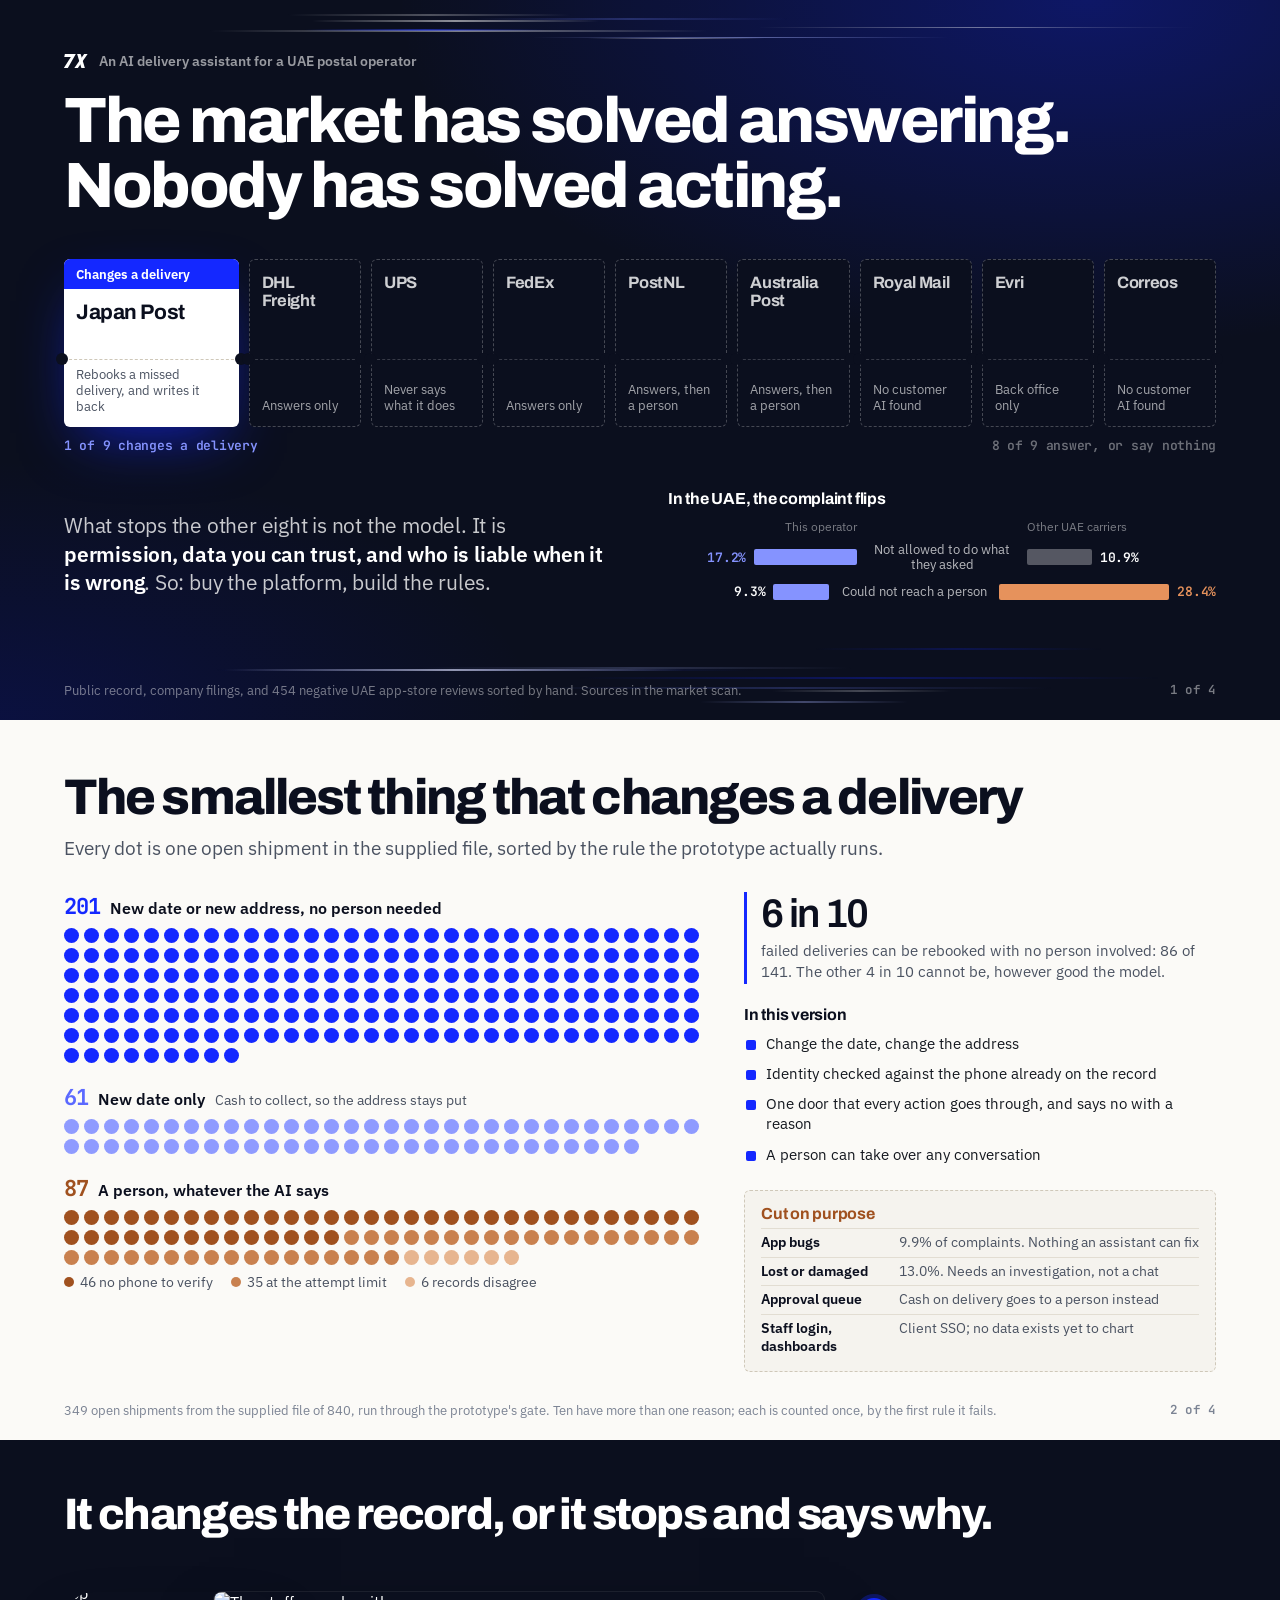
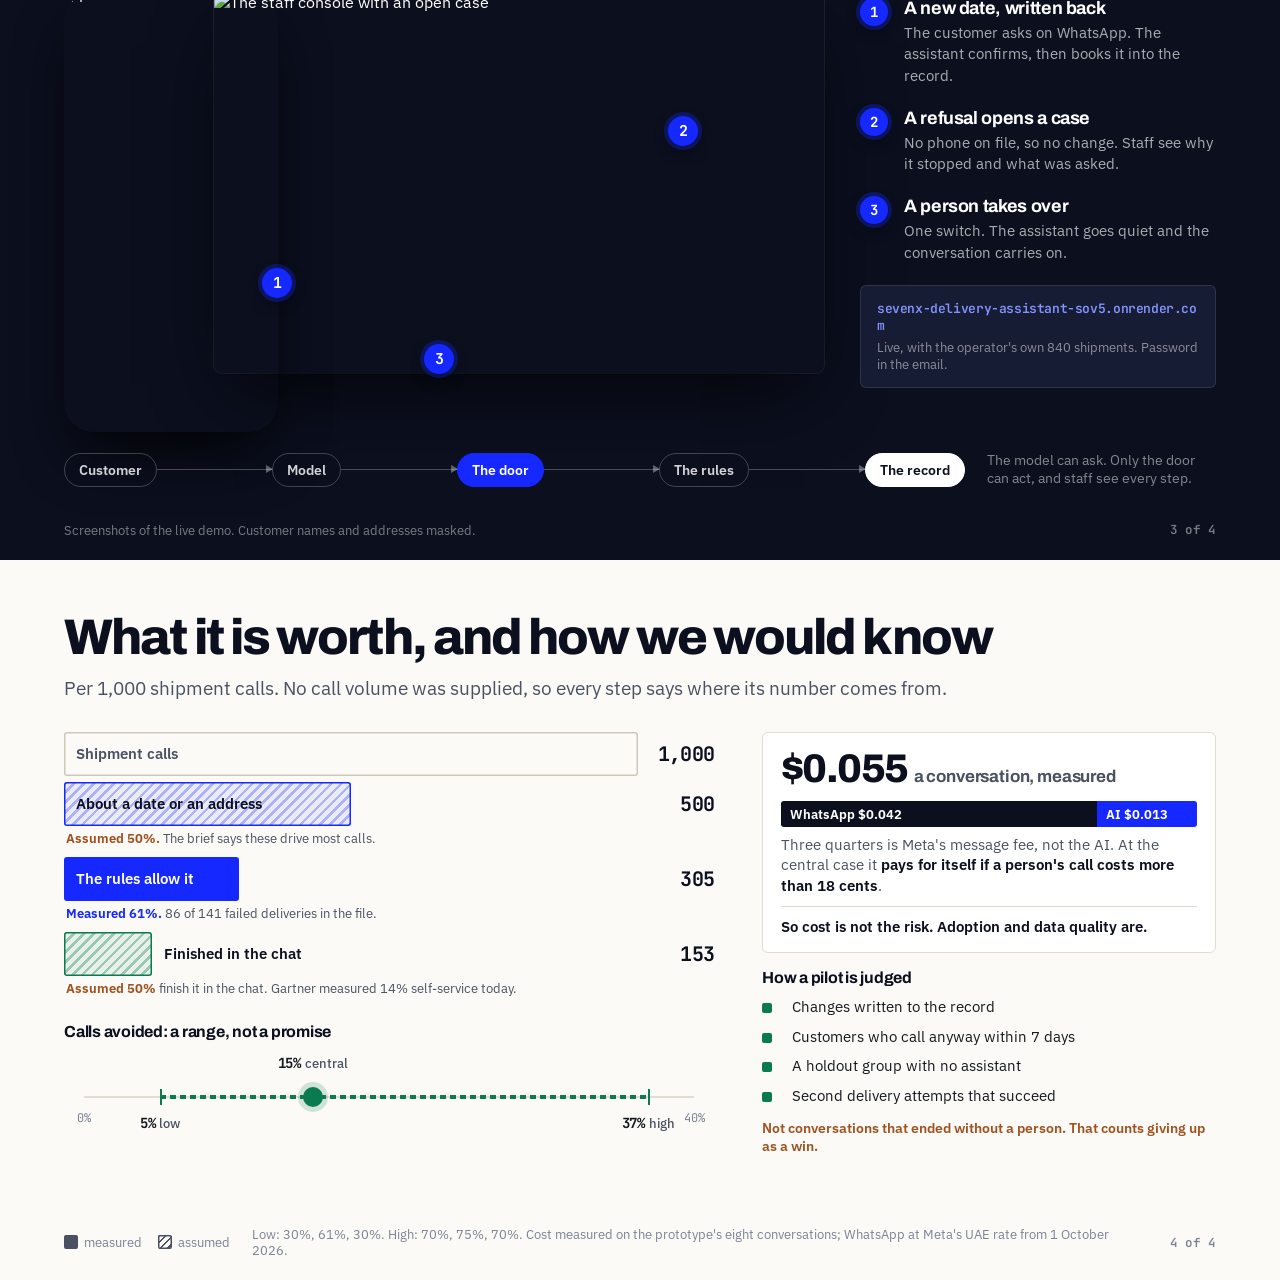
==== docs/deck.html @ 9b8b43f6 "Summary deck: four slides, rendered from HTML like the market scan Market, scope, demo, value. One r" ====
<!doctype html>
<html lang="en">
<head>
<meta charset="utf-8">
<title>7X delivery assistant: summary deck</title>
<link rel="preconnect" href="https://fonts.googleapis.com">
<link rel="preconnect" href="https://fonts.gstatic.com" crossorigin>
<link rel="stylesheet" href="https://fonts.googleapis.com/css2?family=Archivo:wght@600;700;800&family=IBM+Plex+Sans:wght@400..700&family=JetBrains+Mono:wght@400..700&display=swap">
<style>
/* ============================================================================
   Summary deck, four slides, 1280x720, printed to PDF.

   Render:  python docs/render-pdf.py deck.html 7X-deck.pdf --max-pages 4 --slides
   Shots:   docs/deck-shots/ (masked, git-ignored; see docs/shoot-deck.py)

   One rule runs through every chart: SOLID MEANS MEASURED, HATCHED MEANS ASSUMED.
   Honesty of value claims is 15% of the grade; this makes it visible rather than
   asserted. Nothing here is decoration: blue is the assistant acting, clay is a
   person needed, green is money kept.

   Two grounds. Ink for the slides that tell (the thesis, the demo), paper for the
   slides that prove (the scope, the value). The same family as the product and
   the market scan: Archivo to speak, Plex to read, JetBrains Mono for figures.
   ============================================================================ */

@page { size: 1280px 720px; margin: 0; }

:root {
  --ink:      #0b0f1e;
  --ink-2:    #161c33;
  --text:     #14181f;
  --soft:     #4a5261;
  --faint:    #7b8393;
  --brand:    #1428ff;
  --brand-hi: #8593ff;
  --paper:    #F5F3EE;
  --paper-2:  #FBFAF7;
  --rule:     #E2DDD2;
  --rule-2:   #CFC8B9;
  --clay:     #a0511f;
  --clay-hi:  #e6925c;
  --ok:       #0b7a50;
  --mono: "JetBrains Mono", ui-monospace, monospace;
  --display: Archivo, sans-serif;
}

* { box-sizing: border-box; }
html { -webkit-print-color-adjust: exact; print-color-adjust: exact; }
body { margin: 0; background: #555; font-family: "IBM Plex Sans", system-ui, sans-serif;
       -webkit-font-smoothing: antialiased; }

.slide {
  position: relative; width: 1280px; height: 720px; overflow: hidden;
  padding: 52px 64px 0; break-after: page;
}
.slide:last-child { break-after: auto; }
.dark  { background: var(--ink); color: #fff; }
.light { background: var(--paper-2); color: var(--text); }

.f { font-family: var(--mono); font-weight: 600; letter-spacing: -.035em; }

h1 {
  font-family: var(--display); font-weight: 800; letter-spacing: -.038em;
  line-height: 1.02; margin: 0; text-wrap: balance;
}

/* ---------------------------------------------------------------- footer */
.foot {
  position: absolute; left: 64px; right: 64px; bottom: 22px;
  display: flex; align-items: center; gap: 22px; font-size: 12.5px;
}
.dark .foot  { color: rgba(255,255,255,.45); }
.light .foot { color: var(--faint); }
.foot .mark { display: flex; align-items: center; gap: 8px; font-weight: 600; }
.foot .mark svg { height: 11px; width: auto; }
.foot .src { flex: 1; }
.foot .pg { font-family: var(--mono); font-weight: 600; letter-spacing: -.02em; }

/* The key to the one rule. Appears wherever both kinds of number appear. */
.key { display: flex; gap: 16px; align-items: center; }
.key span { display: flex; align-items: center; gap: 6px; }
.sw { width: 14px; height: 14px; border-radius: 2px; background: var(--soft); }
.sw.h { background: repeating-linear-gradient(135deg, var(--soft) 0 2px, transparent 2px 5px);
        box-shadow: inset 0 0 0 1.5px var(--soft); }

/* ============================================================== SLIDE 1 */
.trails { position: absolute; inset: 0; pointer-events: none;
  -webkit-mask-image: linear-gradient(90deg, transparent, #000 20%, #000 80%, transparent);
          mask-image: linear-gradient(90deg, transparent, #000 20%, #000 80%, transparent); }
.trail { position: absolute; height: 1.5px; border-radius: 2px;
         background: linear-gradient(90deg, transparent, var(--c), transparent); }
.s1::before { content: ""; position: absolute; inset: 0; pointer-events: none;
  background: radial-gradient(90% 80% at 85% 0%, rgba(20,40,255,.32), transparent 60%),
              radial-gradient(70% 60% at 0% 100%, rgba(10,23,184,.22), transparent 60%); }
/* lift the content above the glow, but not the two layers that are placed absolutely */
.s1 > :not(.foot):not(.trails) { position: relative; }

.kick { display: flex; align-items: center; gap: 10px; font-size: 14px; font-weight: 600;
        color: rgba(255,255,255,.58); margin-bottom: 18px; }
.kick svg { height: 14px; width: auto; color: #fff; }
.s1 h1 { font-size: 64px; }

.stubs { display: flex; gap: 10px; margin-top: 40px; }
.stub {
  position: relative; flex: 1; height: 168px; border-radius: 6px;
  border: 1.5px dashed rgba(255,255,255,.24); color: rgba(255,255,255,.62);
  background: var(--ink);
  padding: 14px 12px 12px; display: flex; flex-direction: column;
}
.stub .nm { font-family: var(--display); font-weight: 700; font-size: 16.5px;
            letter-spacing: -.02em; line-height: 1.1; color: rgba(255,255,255,.8); }
.stub .st { margin-top: auto; font-size: 12.5px; line-height: 1.3; }
/* the tear line, with its punched ends */
.stub .tear { position: absolute; left: 0; right: 0; top: 60%;
              border-top: 1.5px dashed rgba(255,255,255,.18); }
.stub .tear::before, .stub .tear::after {
  content: ""; position: absolute; top: -7px; width: 12px; height: 12px;
  border-radius: 50%; background: var(--ink); }
.stub .tear::before { left: -8px; } .stub .tear::after { right: -8px; }

.stub.lit { flex: 1.75; border: none; background: #fff; color: var(--text);
            box-shadow: 0 24px 60px -18px rgba(20,40,255,.7); }
.stub.lit .band { margin: -14px -12px 12px; padding: 7px 12px; border-radius: 6px 6px 0 0;
                  background: var(--brand); color: #fff; font-size: 12.5px; font-weight: 650; }
.stub.lit .nm { color: var(--ink); font-size: 21px; }
.stub.lit .st { color: var(--soft); }
.stub.lit .tear { border-top-color: var(--rule-2); }

.count { display: flex; justify-content: space-between; margin-top: 10px;
         font-family: var(--mono); font-size: 13px; font-weight: 600; letter-spacing: -.02em; }
.count .a { color: var(--brand-hi); } .count .b { color: rgba(255,255,255,.4); }

.s1 .low { display: grid; grid-template-columns: 1fr 1fr; gap: 56px; margin-top: 36px; }
.s1 .so { font-size: 21px; line-height: 1.38; color: rgba(255,255,255,.78); letter-spacing: -.01em; }
.s1 .so b { color: #fff; font-weight: 620; }

.flip .t { font-family: var(--display); font-weight: 700; font-size: 16px; margin-bottom: 12px;
           letter-spacing: -.015em; }
.flip .row { display: grid; grid-template-columns: 1fr 150px 1fr; align-items: center;
             gap: 10px; margin-bottom: 8px; }
.flip .lab { text-align: center; font-size: 13px; color: rgba(255,255,255,.7); line-height: 1.2; }
.flip .l, .flip .r { display: flex; align-items: center; gap: 8px; height: 22px; }
.flip .l { justify-content: flex-end; }
.flip .bar { height: 16px; border-radius: 2px; }
.flip .l .bar { background: var(--brand-hi); }
.flip .r .bar { background: rgba(255,255,255,.3); }
.flip .v { font-family: var(--mono); font-size: 13px; font-weight: 600; letter-spacing: -.02em; }
.flip .l .v.hot { color: var(--brand-hi); } .flip .r .v.hot { color: var(--clay-hi); }
.flip .r .bar.hot { background: var(--clay-hi); }
.flip .heads { display: grid; grid-template-columns: 1fr 150px 1fr; gap: 10px;
               font-size: 12px; color: rgba(255,255,255,.45); margin-bottom: 8px; }
.flip .heads span:first-child { text-align: right; }

/* ============================================================== SLIDE 2 */
.light h1 { font-size: 50px; color: var(--ink); }
.dek { font-size: 19px; line-height: 1.4; color: var(--soft); margin: 12px 0 0; max-width: 52em; }

.s2 .body { display: grid; grid-template-columns: 636px 1fr; gap: 44px; margin-top: 30px; }

.grp { margin-bottom: 20px; }
.grp .hd { display: flex; align-items: baseline; gap: 10px; margin-bottom: 7px; }
.grp .n { font-family: var(--mono); font-weight: 700; font-size: 22px; letter-spacing: -.04em; }
.grp .what { font-size: 15.5px; font-weight: 600; color: var(--ink); }
.grp .why { font-size: 13.5px; color: var(--soft); }
.dots { display: flex; flex-wrap: wrap; gap: 5px; }
.dots i { width: 15px; height: 15px; border-radius: 50%; display: block; }
.dots.a i { background: var(--brand); }
.dots.b i { background: #8f9bff; }
.dots.c i { background: var(--clay); }
.dots.c i.c2 { background: #c9814f; }
.dots.c i.c3 { background: #e7b58f; }
.grp.a .n { color: var(--brand); } .grp.b .n { color: #5b69ff; } .grp.c .n { color: var(--clay); }
.subs { display: flex; gap: 18px; margin-top: 8px; font-size: 13.5px; color: var(--soft); }
.subs span { display: flex; align-items: center; gap: 6px; }
.subs i { width: 10px; height: 10px; border-radius: 50%; display: block; }

.side .pull { border-left: 3px solid var(--brand); padding: 2px 0 2px 14px; margin-bottom: 22px; }
.side .pull .big { font-family: var(--display); font-weight: 800; font-size: 40px;
                   letter-spacing: -.04em; line-height: 1; color: var(--ink); }
.side .pull p { margin: 6px 0 0; font-size: 15px; line-height: 1.4; color: var(--soft); }

.in { margin: 0 0 20px; padding: 0; list-style: none; }
.in li { font-size: 15px; line-height: 1.35; padding: 5px 0 5px 22px; position: relative; }
.in li::before { content: ""; position: absolute; left: 2px; top: 11px; width: 10px; height: 10px;
                 border-radius: 2px; background: var(--brand); }
.hd2 { font-family: var(--display); font-weight: 700; font-size: 16px; letter-spacing: -.015em;
       color: var(--ink); margin-bottom: 6px; }

/* the torn-off stub: what this version leaves out, each with its cost */
.cut { position: relative; background: var(--paper); border: 1.5px dashed var(--rule-2);
       border-radius: 6px; padding: 14px 16px 10px; }
.cut .hd2 { color: var(--clay); }
.cut .row { display: grid; grid-template-columns: 128px 1fr; gap: 10px; font-size: 13.5px;
            line-height: 1.32; padding: 5px 0; border-top: 1px solid var(--rule); }
.cut .row:first-of-type { border-top: none; }
.cut .row b { color: var(--ink); font-weight: 620; }
.cut .row span { color: var(--soft); }

/* ============================================================== SLIDE 3 */
.s3 h1 { font-size: 44px; max-width: 24em; }
.s3 .stage { position: absolute; left: 64px; top: 152px; width: 760px; height: 440px; }
.shot { position: absolute; overflow: hidden; border-radius: 8px;
        box-shadow: 0 30px 70px -20px rgba(0,0,0,.8), 0 0 0 1px rgba(255,255,255,.08); }
.shot img { position: absolute; display: block; }
.console { left: 150px; top: 0; width: 610px; height: 381px; }
.console img { width: 610px; left: 0; top: 0; }
/* the phone frame is cropped out of the full chat screenshot (2200x1720 at 2x) */
.phone { left: 0; top: 0; width: 214px; height: 440px; border-radius: 30px; box-shadow:
         0 30px 60px -16px rgba(0,0,0,.9); }
.phone img { width: 615px; left: -271px; top: -9px; }

.pin { position: absolute; width: 30px; height: 30px; border-radius: 50%;
       background: var(--brand); color: #fff; font-family: var(--mono); font-weight: 700;
       font-size: 15px; display: grid; place-items: center;
       box-shadow: 0 0 0 4px rgba(20,40,255,.3), 0 6px 14px rgba(0,0,0,.4); z-index: 3; }

.s3 .notes { position: absolute; left: 860px; right: 64px; top: 158px; }
.moment { display: grid; grid-template-columns: 30px 1fr; gap: 14px; margin-bottom: 22px; }
.moment .pin { position: static; width: 28px; height: 28px; font-size: 14px; }
.moment b { display: block; font-family: var(--display); font-size: 18px; font-weight: 700;
            letter-spacing: -.02em; margin-bottom: 4px; }
.moment span { font-size: 14.5px; line-height: 1.4; color: rgba(255,255,255,.66); }

.link { margin-top: 8px; padding: 14px 16px; border-radius: 6px; background: var(--ink-2);
        border: 1px solid rgba(255,255,255,.1); }
.link .u { font-family: var(--mono); font-size: 13px; font-weight: 600; letter-spacing: -.03em;
           color: var(--brand-hi); word-break: break-all; }
.link .p { font-size: 13px; color: rgba(255,255,255,.5); margin-top: 5px; }

/* the path every action takes, drawn rather than typed with arrows */
.path { position: absolute; left: 64px; right: 64px; top: 612px; display: flex; align-items: center; }
.path .node { padding: 7px 14px; border-radius: 999px; font-size: 14px; font-weight: 600;
              border: 1.5px solid rgba(255,255,255,.22); color: rgba(255,255,255,.82);
              white-space: nowrap; }
.path .node.door { background: var(--brand); border-color: var(--brand); color: #fff; }
.path .node.rec { background: #fff; color: var(--ink); border-color: #fff; }
.path .wire { flex: 1; height: 1.5px; background: rgba(255,255,255,.25); position: relative;
              min-width: 24px; }
.path .wire::after { content: ""; position: absolute; right: -1px; top: -4px;
  border-left: 7px solid rgba(255,255,255,.35); border-top: 4.75px solid transparent;
  border-bottom: 4.75px solid transparent; }
.path .aside { margin-left: 22px; font-size: 13.5px; color: rgba(255,255,255,.5); max-width: 17em;
               line-height: 1.3; }

/* ============================================================== SLIDE 4 */
.s4 .body { display: grid; grid-template-columns: 650px 1fr; gap: 48px; margin-top: 30px; }

.fun .row { display: grid; grid-template-columns: 1fr 64px; align-items: center; gap: 12px;
            margin-bottom: 6px; }
.fun .bar { height: 44px; border-radius: 3px; position: relative; display: flex; align-items: center;
            padding: 0 12px; font-size: 14.5px; font-weight: 600; white-space: nowrap; }
.fun .base { background: transparent; box-shadow: inset 0 0 0 1.5px var(--rule-2); color: var(--soft); }
.fun .meas { background: var(--brand); color: #fff; }
.fun .asm  { color: var(--ink);
  background: repeating-linear-gradient(135deg, rgba(20,40,255,.34) 0 2.5px, rgba(20,40,255,.07) 2.5px 7px);
  box-shadow: inset 0 0 0 1.5px var(--brand); }
.fun .end.asm { background: repeating-linear-gradient(135deg, rgba(11,122,80,.4) 0 2.5px, rgba(11,122,80,.08) 2.5px 7px);
                box-shadow: inset 0 0 0 1.5px var(--ok); }
.fun .barwrap { display: flex; align-items: center; gap: 12px; }
.fun .out { font-size: 14.5px; font-weight: 600; color: var(--ink); }
.fun .num { font-family: var(--mono); font-weight: 700; font-size: 20px; letter-spacing: -.04em;
            text-align: right; color: var(--ink); }
.fun .note { font-size: 13px; color: var(--soft); margin: -2px 0 10px 2px; }
.fun .note b { font-weight: 650; }
.fun .note .m { color: var(--brand); } .fun .note .a { color: var(--clay); }

.range { margin-top: 26px; }
.range .hd2 { margin-bottom: 40px; }
.axis { position: relative; height: 34px; margin: 0 20px; }
.axis .track { position: absolute; top: 15px; left: 0; right: 0; height: 4px; border-radius: 2px;
               background: repeating-linear-gradient(90deg, var(--ok) 0 6px, transparent 6px 10px); opacity: .55; }
.axis .rail { position: absolute; top: 16px; left: 0; right: 0; height: 2px; background: var(--rule); }
.axis .tick { position: absolute; top: 30px; transform: translateX(-50%); font-family: var(--mono);
              font-size: 12px; color: var(--faint); }
.axis .track { opacity: 1 !important; }
.axis .end { position: absolute; top: 9px; width: 2px; height: 16px; background: var(--ok); }
.axis .dot { position: absolute; top: 7px; width: 20px; height: 20px; border-radius: 50%;
             background: var(--ok); margin-left: -10px; box-shadow: 0 0 0 5px rgba(11,122,80,.18); }
.axis .lab { position: absolute; top: 34px; font-family: var(--mono); font-size: 14px; font-weight: 700;
             letter-spacing: -.03em; transform: translateX(-50%); white-space: nowrap; }
.axis .lab small { font-family: "IBM Plex Sans"; font-weight: 500; color: var(--soft); font-size: 12.5px;
                   letter-spacing: 0; margin-left: 4px; }

.side4 .money { background: #fff; border: 1px solid var(--rule); border-radius: 6px; padding: 16px 18px;
                margin-bottom: 16px; }
.side4 .money .big { font-family: var(--display); font-weight: 800; font-size: 40px;
                     letter-spacing: -.04em; line-height: 1; color: var(--ink); }
.side4 .money .big small { font-size: 17px; font-weight: 700; color: var(--soft); letter-spacing: -.01em; }
/* what one conversation costs, split by who is paid; both parts measured, so both solid */
.split-bar { display: flex; height: 26px; margin-top: 12px; border-radius: 3px; overflow: hidden;
             font-size: 12.5px; font-weight: 650; }
.split-bar span { display: flex; align-items: center; padding: 0 9px; white-space: nowrap; }
.split-bar .wa { background: var(--ink); color: #fff; }
.split-bar .ai { background: var(--brand); color: #fff; }
.side4 .money p { margin: 8px 0 0; font-size: 14.5px; line-height: 1.42; color: var(--soft); }
.side4 .money p b { color: var(--ink); font-weight: 620; }
.side4 .money .risk { margin-top: 10px; padding-top: 10px; border-top: 1px solid var(--rule);
                      color: var(--ink); font-weight: 600; font-size: 15px; }

.judge .row { display: grid; grid-template-columns: 22px 1fr; gap: 8px; font-size: 14.5px;
              line-height: 1.35; padding: 5px 0; }
.judge .row i { width: 10px; height: 10px; border-radius: 2px; background: var(--ok); margin-top: 6px; }
.judge .not { margin-top: 8px; font-size: 13.5px; color: var(--clay); font-weight: 600; }
</style>
</head>
<body>

<!-- ================================================================== 1 -->
<section class="slide dark s1">
  <div class="trails" id="trails"></div>

  <div class="kick">
    <svg viewBox="0 0 56 32" fill="currentColor" aria-hidden="true"><g transform="skewX(-11)">
      <polygon points="2,0 27,0 15,32 6,32 17,7 2,7"/><polygon points="30,0 38,0 54,32 46,32"/>
      <polygon points="46,0 54,0 38,32 30,32"/></g></svg>
    <span>An AI delivery assistant for a UAE postal operator</span>
  </div>
  <h1>The market has solved answering.<br>Nobody has solved acting.</h1>

  <div class="stubs">
    <div class="stub lit"><div class="band">Changes a delivery</div>
      <div class="nm">Japan Post</div><div class="tear"></div>
      <div class="st">Rebooks a missed delivery, and writes it back</div></div>
    <div class="stub"><div class="nm">DHL Freight</div><div class="tear"></div><div class="st">Answers only</div></div>
    <div class="stub"><div class="nm">UPS</div><div class="tear"></div><div class="st">Never says what it does</div></div>
    <div class="stub"><div class="nm">FedEx</div><div class="tear"></div><div class="st">Answers only</div></div>
    <div class="stub"><div class="nm">PostNL</div><div class="tear"></div><div class="st">Answers, then a person</div></div>
    <div class="stub"><div class="nm">Australia Post</div><div class="tear"></div><div class="st">Answers, then a person</div></div>
    <div class="stub"><div class="nm">Royal Mail</div><div class="tear"></div><div class="st">No customer AI found</div></div>
    <div class="stub"><div class="nm">Evri</div><div class="tear"></div><div class="st">Back office only</div></div>
    <div class="stub"><div class="nm">Correos</div><div class="tear"></div><div class="st">No customer AI found</div></div>
  </div>
  <div class="count"><span class="a">1 of 9 changes a delivery</span><span class="b">8 of 9 answer, or say nothing</span></div>

  <div class="low">
    <p class="so">What stops the other eight is not the model. It is <b>permission, data you can
      trust, and who is liable when it is wrong</b>. So: buy the platform, build the rules.</p>

    <div class="flip">
      <div class="t">In the UAE, the complaint flips</div>
      <div class="heads"><span>This operator</span><span></span><span>Other UAE carriers</span></div>
      <div class="row">
        <div class="l"><span class="v hot">17.2%</span><span class="bar" style="width:103px"></span></div>
        <div class="lab">Not allowed to do what they asked</div>
        <div class="r"><span class="bar" style="width:65px"></span><span class="v">10.9%</span></div>
      </div>
      <div class="row">
        <div class="l"><span class="v">9.3%</span><span class="bar" style="width:56px"></span></div>
        <div class="lab">Could not reach a person</div>
        <div class="r"><span class="bar hot" style="width:170px"></span><span class="v hot">28.4%</span></div>
      </div>
    </div>
  </div>

  <div class="foot">
    <span class="src">Public record, company filings, and 454 negative UAE app-store reviews sorted by hand.
      Sources in the market scan.</span>
    <span class="pg">1 of 4</span>
  </div>
</section>

<!-- ================================================================== 2 -->
<section class="slide light s2">
  <h1>The smallest thing that changes a delivery</h1>
  <p class="dek">Every dot is one open shipment in the supplied file, sorted by the rule the
    prototype actually runs.</p>

  <div class="body">
    <div>
      <div class="grp a">
        <div class="hd"><span class="n">201</span><span class="what">New date or new address, no person needed</span></div>
        <div class="dots a" data-n="201"></div>
      </div>
      <div class="grp b">
        <div class="hd"><span class="n">61</span><span class="what">New date only</span>
          <span class="why">Cash to collect, so the address stays put</span></div>
        <div class="dots b" data-n="61"></div>
      </div>
      <div class="grp c">
        <div class="hd"><span class="n">87</span><span class="what">A person, whatever the AI says</span></div>
        <div class="dots c" data-split="46,35,6"></div>
        <div class="subs">
          <span><i style="background:var(--clay)"></i>46 no phone to verify</span>
          <span><i style="background:#c9814f"></i>35 at the attempt limit</span>
          <span><i style="background:#e7b58f"></i>6 records disagree</span>
        </div>
      </div>
    </div>

    <div class="side">
      <div class="pull">
        <div class="big"><span class="f" style="font-family:var(--display);letter-spacing:-.04em">6 in 10</span></div>
        <p>failed deliveries can be rebooked with no person involved: 86 of 141.
          The other 4 in 10 cannot be, however good the model.</p>
      </div>

      <div class="hd2">In this version</div>
      <ul class="in">
        <li>Change the date, change the address</li>
        <li>Identity checked against the phone already on the record</li>
        <li>One door that every action goes through, and says no with a reason</li>
        <li>A person can take over any conversation</li>
      </ul>

      <div class="cut">
        <div class="hd2">Cut on purpose</div>
        <div class="row"><b>App bugs</b><span>9.9% of complaints. Nothing an assistant can fix</span></div>
        <div class="row"><b>Lost or damaged</b><span>13.0%. Needs an investigation, not a chat</span></div>
        <div class="row"><b>Approval queue</b><span>Cash on delivery goes to a person instead</span></div>
        <div class="row"><b>Staff login, dashboards</b><span>Client SSO; no data exists yet to chart</span></div>
      </div>
    </div>
  </div>

  <div class="foot">
    <span class="src">349 open shipments from the supplied file of 840, run through the prototype's
      gate. Ten have more than one reason; each is counted once, by the first rule it fails.</span>
    <span class="pg">2 of 4</span>
  </div>
</section>

<!-- ================================================================== 3 -->
<section class="slide dark s3">
  <h1>It changes the record, or it stops and says why.</h1>

  <div class="stage">
    <div class="shot console"><img src="deck-shots/queue-m.png" alt="The staff console with an open case"></div>
    <div class="shot phone"><img src="deck-shots/chat-m.png" alt="A customer rescheduling on WhatsApp"></div>
    <div class="pin" style="left:198px;top:276px">1</div>
    <div class="pin" style="left:604px;top:124px">2</div>
    <div class="pin" style="left:360px;top:352px">3</div>
  </div>

  <div class="notes">
    <div class="moment"><div class="pin">1</div><div>
      <b>A new date, written back</b>
      <span>The customer asks on WhatsApp. The assistant confirms, then books it into the record.</span></div></div>
    <div class="moment"><div class="pin">2</div><div>
      <b>A refusal opens a case</b>
      <span>No phone on file, so no change. Staff see why it stopped and what was asked.</span></div></div>
    <div class="moment"><div class="pin">3</div><div>
      <b>A person takes over</b>
      <span>One switch. The assistant goes quiet and the conversation carries on.</span></div></div>
    <div class="link">
      <div class="u">sevenx-delivery-assistant-sov5.onrender.com</div>
      <div class="p">Live, with the operator's own 840 shipments. Password in the email.</div>
    </div>
  </div>

  <div class="path">
    <span class="node">Customer</span><span class="wire"></span>
    <span class="node">Model</span><span class="wire"></span>
    <span class="node door">The door</span><span class="wire"></span>
    <span class="node">The rules</span><span class="wire"></span>
    <span class="node rec">The record</span>
    <span class="aside">The model can ask. Only the door can act, and staff see every step.</span>
  </div>

  <div class="foot">
    <span class="src">Screenshots of the live demo. Customer names and addresses masked.</span>
    <span class="pg">3 of 4</span>
  </div>
</section>

<!-- ================================================================== 4 -->
<section class="slide light s4">
  <h1>What it is worth, and how we would know</h1>
  <p class="dek">Per 1,000 shipment calls. No call volume was supplied, so every step says where its number comes from.</p>

  <div class="body">
    <div>
      <div class="fun">
        <div class="row"><div class="bar base" style="width:100%">Shipment calls</div><div class="num">1,000</div></div>
        <div class="row"><div class="bar asm" style="width:50%">About a date or an address</div><div class="num">500</div></div>
        <div class="note"><b class="a">Assumed 50%.</b> The brief says these drive most calls.</div>
        <div class="row"><div class="bar meas" style="width:30.5%">The rules allow it</div><div class="num">305</div></div>
        <div class="note"><b class="m">Measured 61%.</b> 86 of 141 failed deliveries in the file.</div>
        <div class="row"><div class="barwrap"><div class="bar asm end" style="width:15.3%"></div><span class="out">Finished in the chat</span></div><div class="num">153</div></div>
        <div class="note"><b class="a">Assumed 50%</b> finish it in the chat. Gartner measured 14% self-service today.</div>
      </div>

      <div class="range">
        <div class="hd2">Calls avoided: a range, not a promise</div>
        <div class="axis">
          <div class="rail"></div>
          <!-- scale: 0% at the left edge, 40% at the right; position = value / 40 -->
          <div class="track" style="left:12.5%;right:7.5%"></div>
          <div class="end" style="left:12.5%"></div><div class="end" style="left:92.5%"></div>
          <div class="dot" style="left:37.5%"></div>
          <div class="lab" style="left:12.5%">5%<small>low</small></div>
          <div class="lab" style="left:37.5%;top:-26px">15%<small>central</small></div>
          <div class="lab" style="left:92.5%">37%<small>high</small></div>
          <div class="tick" style="left:0">0%</div><div class="tick" style="left:100%">40%</div>
        </div>
      </div>
    </div>

    <div class="side4">
      <div class="money">
        <div class="big">$0.055 <small>a conversation, measured</small></div>
        <div class="split-bar">
          <span class="wa" style="width:76%">WhatsApp $0.042</span>
          <span class="ai" style="width:24%">AI $0.013</span>
        </div>
        <p>Three quarters is Meta's message fee, not the AI. At the central case it
          <b>pays for itself if a person's call costs more than 18 cents</b>.</p>
        <div class="risk">So cost is not the risk. Adoption and data quality are.</div>
      </div>

      <div class="hd2">How a pilot is judged</div>
      <div class="judge">
        <div class="row"><i></i><span>Changes written to the record</span></div>
        <div class="row"><i></i><span>Customers who call anyway within 7 days</span></div>
        <div class="row"><i></i><span>A holdout group with no assistant</span></div>
        <div class="row"><i></i><span>Second delivery attempts that succeed</span></div>
        <div class="not">Not conversations that ended without a person. That counts giving up as a win.</div>
      </div>
    </div>
  </div>

  <div class="foot">
    <span class="key"><span><i class="sw"></i>measured</span><span><i class="sw h"></i>assumed</span></span>
    <span class="src">Low: 30%, 61%, 30%. High: 70%, 75%, 70%. Cost measured on the prototype's eight conversations; WhatsApp at Meta's UAE rate from 1 October 2026.</span>
    <span class="pg">4 of 4</span>
  </div>
</section>

<script>
/* Dots: one per real open shipment, counts from the gate run noted in the footer. */
document.querySelectorAll(".dots").forEach(el => {
  if (el.dataset.split) {
    el.dataset.split.split(",").map(Number).forEach((n, k) => {
      for (let i = 0; i < n; i++) { const d = document.createElement("i"); if (k) d.className = "c" + (k + 1); el.appendChild(d); }
    });
  } else {
    for (let i = 0; i < +el.dataset.n; i++) el.appendChild(document.createElement("i"));
  }
});

/* The landing page's trails, with a fixed seed so every render is the same picture. */
(function () {
  let s = 7;
  const r = () => (s = (s * 16807) % 2147483647) / 2147483647;
  const box = document.getElementById("trails");
  const C = ["#2d43ff", "#6f81ff", "#ffffff", "#1428ff", "#a8b4ff"];
  // Only along the top and bottom edges: across the text they read as strike-throughs.
  for (let i = 0; i < 16; i++) {
    const t = document.createElement("span");
    t.className = "trail";
    t.style.top = (i % 2 ? 1 + r() * 6 : 90 + r() * 8) + "%";
    t.style.left = (r() * 80 - 10) + "%";
    t.style.width = (12 + r() * 36) + "%";
    t.style.opacity = (.12 + r() * .45).toFixed(2);
    t.style.setProperty("--c", C[(r() * C.length) | 0]);
    box.appendChild(t);
  }
})();
</script>
</body>
</html>
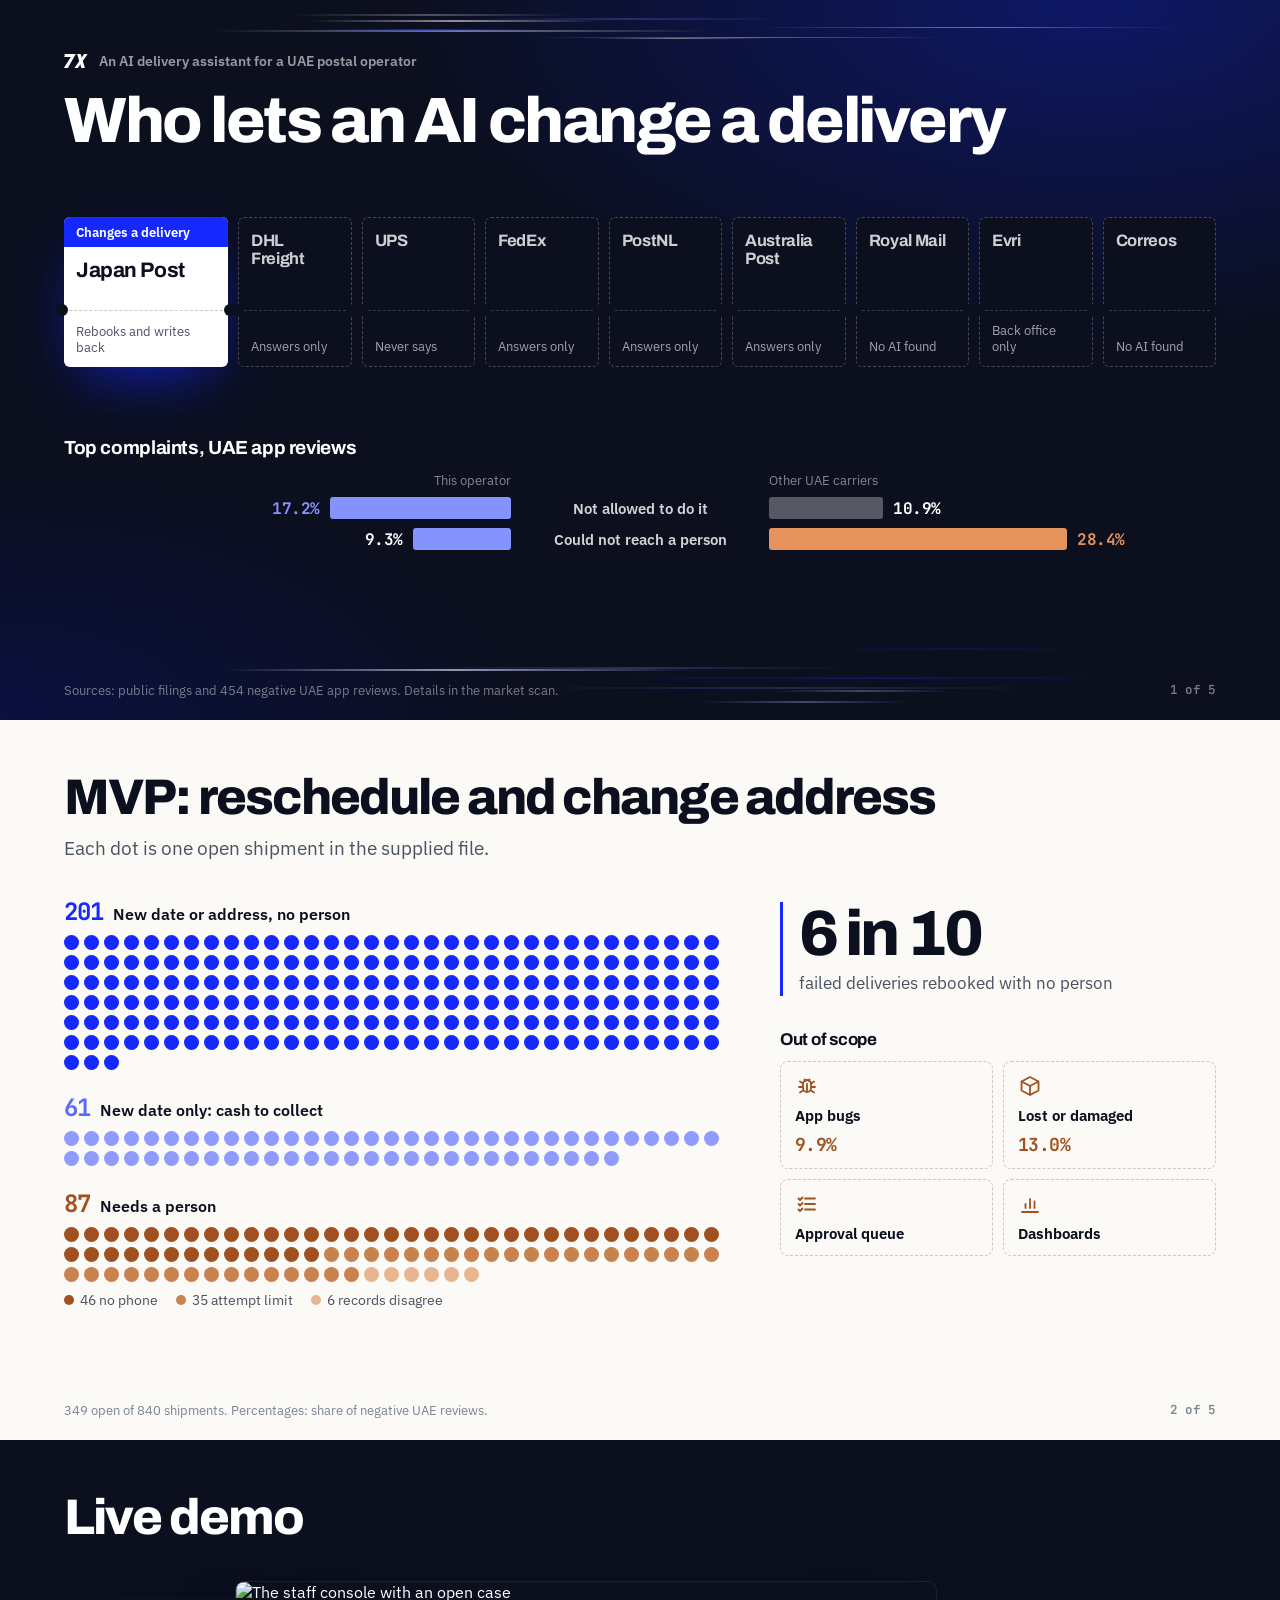
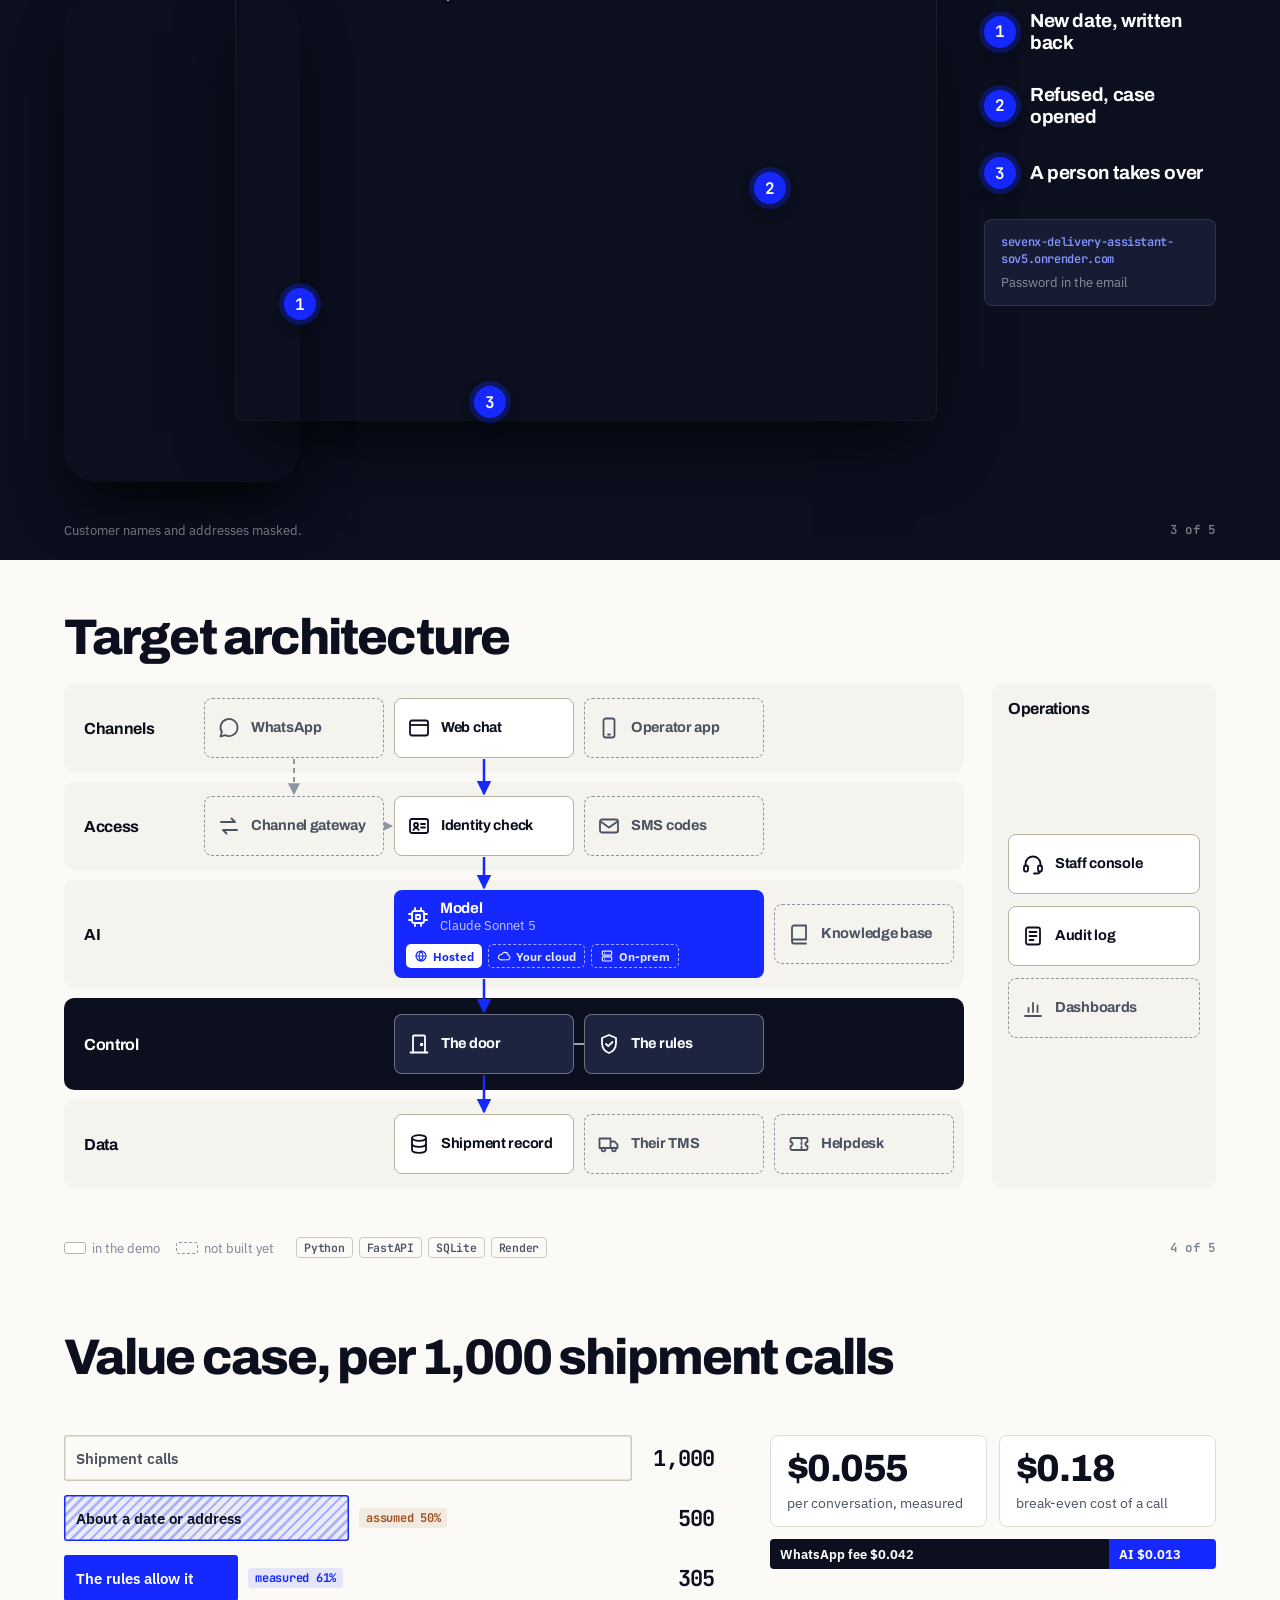
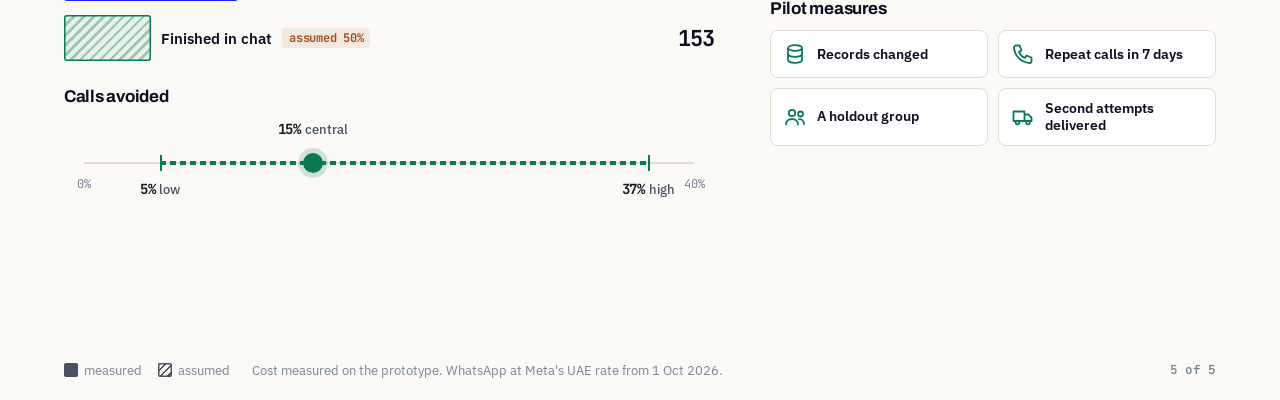
==== commit 874506e4: "Deck: five slides, the target architecture, and the words cut to labels A new slide 4 draws the syst" ====
--- a/docs/deck.html
+++ b/docs/deck.html
@@ -8,19 +8,20 @@
 <link rel="stylesheet" href="https://fonts.googleapis.com/css2?family=Archivo:wght@600;700;800&family=IBM+Plex+Sans:wght@400..700&family=JetBrains+Mono:wght@400..700&display=swap">
 <style>
 /* ============================================================================
-   Summary deck, four slides, 1280x720, printed to PDF.
-
-   Render:  python docs/render-pdf.py deck.html 7X-deck.pdf --max-pages 4 --slides
+   Summary deck, five slides, 1280x720, printed to PDF.
+
+   Render:  python docs/render-pdf.py deck.html 7X-deck.pdf --max-pages 5 --slides
    Shots:   docs/deck-shots/ (masked, git-ignored; see docs/shoot-deck.py)
-
-   One rule runs through every chart: SOLID MEANS MEASURED, HATCHED MEANS ASSUMED.
-   Honesty of value claims is 15% of the grade; this makes it visible rather than
-   asserted. Nothing here is decoration: blue is the assistant acting, clay is a
-   person needed, green is money kept.
-
-   Two grounds. Ink for the slides that tell (the thesis, the demo), paper for the
-   slides that prove (the scope, the value). The same family as the product and
-   the market scan: Archivo to speak, Plex to read, JetBrains Mono for figures.
+   Talk:    docs/speaker-notes.md holds the reasoning. The slides show; the speaker says.
+
+   Text budget: a slide carries a headline, labels of a few words, and numbers.
+   Anything that is an argument goes in the speaker notes, not on the page.
+
+   Two encodings, used everywhere and nowhere else:
+     numbers  solid = measured,        hatched = assumed
+     system   solid = runs in the demo, dashed = target, not built yet
+   Colour means something: blue is the assistant, clay is a person needed,
+   green is money kept, ink is the part you build yourselves.
    ============================================================================ */
 
 @page { size: 1280px 720px; margin: 0; }
@@ -37,6 +38,8 @@
   --paper-2:  #FBFAF7;
   --rule:     #E2DDD2;
   --rule-2:   #CFC8B9;
+  --line:     #b9b2a3;
+  --dash:     #8d95a3;
   --clay:     #a0511f;
   --clay-hi:  #e6925c;
   --ok:       #0b7a50;
@@ -49,41 +52,36 @@
 body { margin: 0; background: #555; font-family: "IBM Plex Sans", system-ui, sans-serif;
        -webkit-font-smoothing: antialiased; }
 
-.slide {
-  position: relative; width: 1280px; height: 720px; overflow: hidden;
-  padding: 52px 64px 0; break-after: page;
-}
+.slide { position: relative; width: 1280px; height: 720px; overflow: hidden;
+         padding: 52px 64px 0; break-after: page; }
 .slide:last-child { break-after: auto; }
 .dark  { background: var(--ink); color: #fff; }
 .light { background: var(--paper-2); color: var(--text); }
 
-.f { font-family: var(--mono); font-weight: 600; letter-spacing: -.035em; }
-
-h1 {
-  font-family: var(--display); font-weight: 800; letter-spacing: -.038em;
-  line-height: 1.02; margin: 0; text-wrap: balance;
-}
+h1 { font-family: var(--display); font-weight: 800; letter-spacing: -.038em;
+     line-height: 1.02; margin: 0; text-wrap: balance; }
+.light h1 { font-size: 50px; color: var(--ink); }
+.dek { font-size: 19px; line-height: 1.4; color: var(--soft); margin: 12px 0 0; }
+
+.ic { width: 24px; height: 24px; flex: none; display: block; }
 
 /* ---------------------------------------------------------------- footer */
-.foot {
-  position: absolute; left: 64px; right: 64px; bottom: 22px;
-  display: flex; align-items: center; gap: 22px; font-size: 12.5px;
-}
+.foot { position: absolute; left: 64px; right: 64px; bottom: 22px;
+        display: flex; align-items: center; gap: 22px; font-size: 12.5px; }
 .dark .foot  { color: rgba(255,255,255,.45); }
 .light .foot { color: var(--faint); }
-.foot .mark { display: flex; align-items: center; gap: 8px; font-weight: 600; }
-.foot .mark svg { height: 11px; width: auto; }
 .foot .src { flex: 1; }
 .foot .pg { font-family: var(--mono); font-weight: 600; letter-spacing: -.02em; }
 
-/* The key to the one rule. Appears wherever both kinds of number appear. */
 .key { display: flex; gap: 16px; align-items: center; }
 .key span { display: flex; align-items: center; gap: 6px; }
 .sw { width: 14px; height: 14px; border-radius: 2px; background: var(--soft); }
 .sw.h { background: repeating-linear-gradient(135deg, var(--soft) 0 2px, transparent 2px 5px);
         box-shadow: inset 0 0 0 1.5px var(--soft); }
-
-/* ============================================================== SLIDE 1 */
+.sw.b { width: 22px; height: 12px; border-radius: 3px; border: 1.5px solid var(--line); background: #fff; }
+.sw.n { width: 22px; height: 12px; border-radius: 3px; border: 1.5px dashed var(--dash); background: none; }
+
+/* ============================================================== 1: market */
 .trails { position: absolute; inset: 0; pointer-events: none;
   -webkit-mask-image: linear-gradient(90deg, transparent, #000 20%, #000 80%, transparent);
           mask-image: linear-gradient(90deg, transparent, #000 20%, #000 80%, transparent); }
@@ -92,7 +90,6 @@
 .s1::before { content: ""; position: absolute; inset: 0; pointer-events: none;
   background: radial-gradient(90% 80% at 85% 0%, rgba(20,40,255,.32), transparent 60%),
               radial-gradient(70% 60% at 0% 100%, rgba(10,23,184,.22), transparent 60%); }
-/* lift the content above the glow, but not the two layers that are placed absolutely */
 .s1 > :not(.foot):not(.trails) { position: relative; }
 
 .kick { display: flex; align-items: center; gap: 10px; font-size: 14px; font-weight: 600;
@@ -100,68 +97,52 @@
 .kick svg { height: 14px; width: auto; color: #fff; }
 .s1 h1 { font-size: 64px; }
 
-.stubs { display: flex; gap: 10px; margin-top: 40px; }
-.stub {
-  position: relative; flex: 1; height: 168px; border-radius: 6px;
-  border: 1.5px dashed rgba(255,255,255,.24); color: rgba(255,255,255,.62);
-  background: var(--ink);
-  padding: 14px 12px 12px; display: flex; flex-direction: column;
-}
+.stubs { display: flex; gap: 10px; margin-top: 64px; }
+.stub { position: relative; flex: 1; height: 150px; border-radius: 6px;
+        border: 1.5px dashed rgba(255,255,255,.24); color: rgba(255,255,255,.62);
+        background: var(--ink); padding: 14px 12px 12px; display: flex; flex-direction: column; }
 .stub .nm { font-family: var(--display); font-weight: 700; font-size: 16.5px;
             letter-spacing: -.02em; line-height: 1.1; color: rgba(255,255,255,.8); }
 .stub .st { margin-top: auto; font-size: 12.5px; line-height: 1.3; }
-/* the tear line, with its punched ends */
-.stub .tear { position: absolute; left: 0; right: 0; top: 60%;
+.stub .tear { position: absolute; left: 0; right: 0; top: 62%;
               border-top: 1.5px dashed rgba(255,255,255,.18); }
-.stub .tear::before, .stub .tear::after {
-  content: ""; position: absolute; top: -7px; width: 12px; height: 12px;
-  border-radius: 50%; background: var(--ink); }
+.stub .tear::before, .stub .tear::after { content: ""; position: absolute; top: -7px;
+  width: 12px; height: 12px; border-radius: 50%; background: var(--ink); }
 .stub .tear::before { left: -8px; } .stub .tear::after { right: -8px; }
-
-.stub.lit { flex: 1.75; border: none; background: #fff; color: var(--text);
+.stub.lit { flex: 1.6; border: none; background: #fff; color: var(--text);
             box-shadow: 0 24px 60px -18px rgba(20,40,255,.7); }
 .stub.lit .band { margin: -14px -12px 12px; padding: 7px 12px; border-radius: 6px 6px 0 0;
                   background: var(--brand); color: #fff; font-size: 12.5px; font-weight: 650; }
 .stub.lit .nm { color: var(--ink); font-size: 21px; }
 .stub.lit .st { color: var(--soft); }
 .stub.lit .tear { border-top-color: var(--rule-2); }
-
 .count { display: flex; justify-content: space-between; margin-top: 10px;
          font-family: var(--mono); font-size: 13px; font-weight: 600; letter-spacing: -.02em; }
 .count .a { color: var(--brand-hi); } .count .b { color: rgba(255,255,255,.4); }
 
-.s1 .low { display: grid; grid-template-columns: 1fr 1fr; gap: 56px; margin-top: 36px; }
-.s1 .so { font-size: 21px; line-height: 1.38; color: rgba(255,255,255,.78); letter-spacing: -.01em; }
-.s1 .so b { color: #fff; font-weight: 620; }
-
-.flip .t { font-family: var(--display); font-weight: 700; font-size: 16px; margin-bottom: 12px;
-           letter-spacing: -.015em; }
-.flip .row { display: grid; grid-template-columns: 1fr 150px 1fr; align-items: center;
-             gap: 10px; margin-bottom: 8px; }
-.flip .lab { text-align: center; font-size: 13px; color: rgba(255,255,255,.7); line-height: 1.2; }
-.flip .l, .flip .r { display: flex; align-items: center; gap: 8px; height: 22px; }
+.flip { margin-top: 70px; }
+.flip .t { font-family: var(--display); font-weight: 700; font-size: 19px; margin-bottom: 14px;
+           letter-spacing: -.02em; }
+.flip .heads, .flip .row { display: grid; grid-template-columns: 1fr 230px 1fr; gap: 14px; align-items: center; }
+.flip .heads { font-size: 13px; color: rgba(255,255,255,.5); margin-bottom: 8px; }
+.flip .heads span:first-child { text-align: right; }
+.flip .row { margin-bottom: 9px; }
+.flip .lab { text-align: center; font-size: 15px; font-weight: 600; color: rgba(255,255,255,.82); }
+.flip .l, .flip .r { display: flex; align-items: center; gap: 10px; }
 .flip .l { justify-content: flex-end; }
-.flip .bar { height: 16px; border-radius: 2px; }
+.flip .bar { height: 22px; border-radius: 3px; }
 .flip .l .bar { background: var(--brand-hi); }
 .flip .r .bar { background: rgba(255,255,255,.3); }
-.flip .v { font-family: var(--mono); font-size: 13px; font-weight: 600; letter-spacing: -.02em; }
+.flip .r .bar.hot { background: var(--clay-hi); }
+.flip .v { font-family: var(--mono); font-size: 16px; font-weight: 700; letter-spacing: -.03em; }
 .flip .l .v.hot { color: var(--brand-hi); } .flip .r .v.hot { color: var(--clay-hi); }
-.flip .r .bar.hot { background: var(--clay-hi); }
-.flip .heads { display: grid; grid-template-columns: 1fr 150px 1fr; gap: 10px;
-               font-size: 12px; color: rgba(255,255,255,.45); margin-bottom: 8px; }
-.flip .heads span:first-child { text-align: right; }
-
-/* ============================================================== SLIDE 2 */
-.light h1 { font-size: 50px; color: var(--ink); }
-.dek { font-size: 19px; line-height: 1.4; color: var(--soft); margin: 12px 0 0; max-width: 52em; }
-
-.s2 .body { display: grid; grid-template-columns: 636px 1fr; gap: 44px; margin-top: 30px; }
-
-.grp { margin-bottom: 20px; }
-.grp .hd { display: flex; align-items: baseline; gap: 10px; margin-bottom: 7px; }
-.grp .n { font-family: var(--mono); font-weight: 700; font-size: 22px; letter-spacing: -.04em; }
-.grp .what { font-size: 15.5px; font-weight: 600; color: var(--ink); }
-.grp .why { font-size: 13.5px; color: var(--soft); }
+
+/* ============================================================== 2: scope */
+.s2 .body { display: grid; grid-template-columns: 660px 1fr; gap: 56px; margin-top: 34px; }
+.grp { margin-bottom: 22px; }
+.grp .hd { display: flex; align-items: baseline; gap: 10px; margin-bottom: 8px; }
+.grp .n { font-family: var(--mono); font-weight: 700; font-size: 24px; letter-spacing: -.04em; }
+.grp .what { font-size: 16px; font-weight: 600; color: var(--ink); }
 .dots { display: flex; flex-wrap: wrap; gap: 5px; }
 .dots i { width: 15px; height: 15px; border-radius: 50%; display: block; }
 .dots.a i { background: var(--brand); }
@@ -170,109 +151,126 @@
 .dots.c i.c2 { background: #c9814f; }
 .dots.c i.c3 { background: #e7b58f; }
 .grp.a .n { color: var(--brand); } .grp.b .n { color: #5b69ff; } .grp.c .n { color: var(--clay); }
-.subs { display: flex; gap: 18px; margin-top: 8px; font-size: 13.5px; color: var(--soft); }
+.subs { display: flex; gap: 18px; margin-top: 9px; font-size: 13.5px; color: var(--soft); }
 .subs span { display: flex; align-items: center; gap: 6px; }
 .subs i { width: 10px; height: 10px; border-radius: 50%; display: block; }
 
-.side .pull { border-left: 3px solid var(--brand); padding: 2px 0 2px 14px; margin-bottom: 22px; }
-.side .pull .big { font-family: var(--display); font-weight: 800; font-size: 40px;
-                   letter-spacing: -.04em; line-height: 1; color: var(--ink); }
-.side .pull p { margin: 6px 0 0; font-size: 15px; line-height: 1.4; color: var(--soft); }
-
-.in { margin: 0 0 20px; padding: 0; list-style: none; }
-.in li { font-size: 15px; line-height: 1.35; padding: 5px 0 5px 22px; position: relative; }
-.in li::before { content: ""; position: absolute; left: 2px; top: 11px; width: 10px; height: 10px;
-                 border-radius: 2px; background: var(--brand); }
-.hd2 { font-family: var(--display); font-weight: 700; font-size: 16px; letter-spacing: -.015em;
-       color: var(--ink); margin-bottom: 6px; }
-
-/* the torn-off stub: what this version leaves out, each with its cost */
-.cut { position: relative; background: var(--paper); border: 1.5px dashed var(--rule-2);
-       border-radius: 6px; padding: 14px 16px 10px; }
-.cut .hd2 { color: var(--clay); }
-.cut .row { display: grid; grid-template-columns: 128px 1fr; gap: 10px; font-size: 13.5px;
-            line-height: 1.32; padding: 5px 0; border-top: 1px solid var(--rule); }
-.cut .row:first-of-type { border-top: none; }
-.cut .row b { color: var(--ink); font-weight: 620; }
-.cut .row span { color: var(--soft); }
-
-/* ============================================================== SLIDE 3 */
-.s3 h1 { font-size: 44px; max-width: 24em; }
-.s3 .stage { position: absolute; left: 64px; top: 152px; width: 760px; height: 440px; }
+.pull { border-left: 3px solid var(--brand); padding: 2px 0 2px 16px; margin: 6px 0 34px; }
+.pull .big { font-family: var(--display); font-weight: 800; font-size: 64px;
+             letter-spacing: -.045em; line-height: .95; color: var(--ink); }
+.pull .sm { margin-top: 8px; font-size: 17px; color: var(--soft); }
+.hd2 { font-family: var(--display); font-weight: 700; font-size: 17px; letter-spacing: -.015em;
+       color: var(--ink); margin-bottom: 12px; }
+.cuts { display: grid; grid-template-columns: 1fr 1fr; gap: 10px; }
+.cutt { border: 1.5px dashed var(--rule-2); border-radius: 8px; padding: 12px 14px;
+        display: flex; flex-direction: column; gap: 8px; color: var(--clay); }
+.cutt .nm { font-size: 14.5px; font-weight: 650; color: var(--ink); }
+.cutt .pc { font-family: var(--mono); font-weight: 700; font-size: 18px; letter-spacing: -.03em; color: var(--clay); }
+
+/* ============================================================== 3: demo */
+.s3 h1 { font-size: 50px; }
+.stage { position: absolute; left: 64px; top: 142px; width: 880px; height: 500px; }
 .shot { position: absolute; overflow: hidden; border-radius: 8px;
         box-shadow: 0 30px 70px -20px rgba(0,0,0,.8), 0 0 0 1px rgba(255,255,255,.08); }
 .shot img { position: absolute; display: block; }
-.console { left: 150px; top: 0; width: 610px; height: 381px; }
-.console img { width: 610px; left: 0; top: 0; }
-/* the phone frame is cropped out of the full chat screenshot (2200x1720 at 2x) */
-.phone { left: 0; top: 0; width: 214px; height: 440px; border-radius: 30px; box-shadow:
-         0 30px 60px -16px rgba(0,0,0,.9); }
-.phone img { width: 615px; left: -271px; top: -9px; }
-
-.pin { position: absolute; width: 30px; height: 30px; border-radius: 50%;
+/* console: 2880x1800 screenshot at 700px wide */
+.console { left: 172px; top: 0; width: 700px; height: 438px; }
+.console img { width: 700px; left: 0; top: 0; }
+/* phone: cropped from the 2200x1720 chat screenshot, frame at x 968..1733, y 31..1606 */
+.phone { left: 0; top: 14px; width: 236px; height: 486px; border-radius: 32px;
+         box-shadow: 0 30px 60px -16px rgba(0,0,0,.9); }
+.phone img { width: 679px; left: -299px; top: -10px; }
+.pin { position: absolute; width: 32px; height: 32px; border-radius: 50%; z-index: 3;
        background: var(--brand); color: #fff; font-family: var(--mono); font-weight: 700;
-       font-size: 15px; display: grid; place-items: center;
-       box-shadow: 0 0 0 4px rgba(20,40,255,.3), 0 6px 14px rgba(0,0,0,.4); z-index: 3; }
-
-.s3 .notes { position: absolute; left: 860px; right: 64px; top: 158px; }
-.moment { display: grid; grid-template-columns: 30px 1fr; gap: 14px; margin-bottom: 22px; }
-.moment .pin { position: static; width: 28px; height: 28px; font-size: 14px; }
-.moment b { display: block; font-family: var(--display); font-size: 18px; font-weight: 700;
-            letter-spacing: -.02em; margin-bottom: 4px; }
-.moment span { font-size: 14.5px; line-height: 1.4; color: rgba(255,255,255,.66); }
-
-.link { margin-top: 8px; padding: 14px 16px; border-radius: 6px; background: var(--ink-2);
+       font-size: 16px; display: grid; place-items: center;
+       box-shadow: 0 0 0 5px rgba(20,40,255,.3), 0 6px 14px rgba(0,0,0,.4); }
+.notes { position: absolute; left: 984px; right: 64px; top: 170px; }
+.moment { display: grid; grid-template-columns: 32px 1fr; gap: 14px; align-items: center;
+          margin-bottom: 30px; }
+.moment .pin { position: static; }
+.moment b { font-family: var(--display); font-size: 19px; font-weight: 700;
+            letter-spacing: -.02em; line-height: 1.15; }
+.link { margin-top: 18px; padding: 14px 16px; border-radius: 8px; background: var(--ink-2);
         border: 1px solid rgba(255,255,255,.1); }
-.link .u { font-family: var(--mono); font-size: 13px; font-weight: 600; letter-spacing: -.03em;
-           color: var(--brand-hi); word-break: break-all; }
-.link .p { font-size: 13px; color: rgba(255,255,255,.5); margin-top: 5px; }
-
-/* the path every action takes, drawn rather than typed with arrows */
-.path { position: absolute; left: 64px; right: 64px; top: 612px; display: flex; align-items: center; }
-.path .node { padding: 7px 14px; border-radius: 999px; font-size: 14px; font-weight: 600;
-              border: 1.5px solid rgba(255,255,255,.22); color: rgba(255,255,255,.82);
-              white-space: nowrap; }
-.path .node.door { background: var(--brand); border-color: var(--brand); color: #fff; }
-.path .node.rec { background: #fff; color: var(--ink); border-color: #fff; }
-.path .wire { flex: 1; height: 1.5px; background: rgba(255,255,255,.25); position: relative;
-              min-width: 24px; }
-.path .wire::after { content: ""; position: absolute; right: -1px; top: -4px;
-  border-left: 7px solid rgba(255,255,255,.35); border-top: 4.75px solid transparent;
-  border-bottom: 4.75px solid transparent; }
-.path .aside { margin-left: 22px; font-size: 13.5px; color: rgba(255,255,255,.5); max-width: 17em;
-               line-height: 1.3; }
-
-/* ============================================================== SLIDE 4 */
-.s4 .body { display: grid; grid-template-columns: 650px 1fr; gap: 48px; margin-top: 30px; }
-
-.fun .row { display: grid; grid-template-columns: 1fr 64px; align-items: center; gap: 12px;
-            margin-bottom: 6px; }
-.fun .bar { height: 44px; border-radius: 3px; position: relative; display: flex; align-items: center;
-            padding: 0 12px; font-size: 14.5px; font-weight: 600; white-space: nowrap; }
-.fun .base { background: transparent; box-shadow: inset 0 0 0 1.5px var(--rule-2); color: var(--soft); }
+.link .u { font-family: var(--mono); font-size: 12px; font-weight: 600; letter-spacing: -.03em;
+           color: var(--brand-hi); line-height: 1.4; }
+.link .p { font-size: 13px; color: rgba(255,255,255,.5); margin-top: 6px; }
+
+/* ============================================================== 4: architecture */
+.s-arch h1 { font-size: 50px; }
+.arch { position: absolute; left: 64px; top: 124px; width: 1152px; height: 510px; isolation: isolate; }
+.arch svg.wires { position: absolute; inset: 0; overflow: visible; z-index: 1; }
+.layer { position: absolute; left: 0; width: 900px; border-radius: 10px; background: var(--paper); z-index: 0; }
+.layer .nm { position: absolute; left: 20px; top: 50%; transform: translateY(-50%);
+             font-family: var(--display); font-weight: 700; font-size: 16px; letter-spacing: -.02em;
+             color: var(--ink); }
+.layer.core { background: var(--ink); }
+.layer.core .nm { color: #fff; }
+.ops { position: absolute; left: 928px; top: 0; width: 224px; height: 504px; border-radius: 10px;
+       background: var(--paper); z-index: 0; }
+.ops .nm { position: absolute; left: 16px; top: 16px; font-family: var(--display); font-weight: 700;
+           font-size: 16px; letter-spacing: -.02em; color: var(--ink); }
+
+.tile { position: absolute; z-index: 2; height: 60px; width: 180px; border-radius: 8px;
+        background: #fff; border: 1.5px solid var(--line); display: flex; align-items: center;
+        gap: 10px; padding: 0 12px; font-family: var(--display); font-weight: 700; font-size: 14.5px;
+        letter-spacing: -.02em; color: var(--ink); line-height: 1.1; }
+.tile .ic { color: var(--ink); }
+.tile.todo { background: var(--paper); border: 1.5px dashed var(--dash); color: var(--soft); }
+.tile.todo .ic { color: var(--soft); }
+.tile.core { background: #1d2440; border: 1.5px solid rgba(255,255,255,.35); color: #fff; }
+.tile.core .ic { color: #fff; }
+.tile.ops-t { width: 192px; }
+
+/* the model: the one blue thing, carrying where it can run */
+.model { position: absolute; z-index: 2; left: 330px; top: 206px; width: 370px; height: 88px;
+         border-radius: 8px; background: var(--brand); color: #fff; padding: 10px 12px;
+         display: flex; flex-direction: column; justify-content: space-between; }
+.model .top { display: flex; align-items: center; gap: 10px; }
+.model .top .ic { color: #fff; }
+.model .t { font-family: var(--display); font-weight: 700; font-size: 15px; letter-spacing: -.02em; }
+.model .s { font-size: 12.5px; color: rgba(255,255,255,.75); margin-top: 1px; }
+.hosts { display: flex; gap: 6px; }
+.host { display: flex; align-items: center; gap: 5px; height: 24px; padding: 0 8px; border-radius: 5px;
+        font-size: 12px; font-weight: 650; white-space: nowrap; }
+.host .ic { width: 14px; height: 14px; }
+.host.on  { background: #fff; color: var(--brand); }
+.host.off { border: 1.5px dashed rgba(255,255,255,.6); color: rgba(255,255,255,.9); }
+
+.chips { display: flex; gap: 6px; }
+.chip { font-family: var(--mono); font-size: 11.5px; font-weight: 600; letter-spacing: -.02em;
+        color: var(--soft); border: 1px solid var(--rule-2); border-radius: 4px; padding: 2px 7px; }
+
+/* ============================================================== 5: value */
+.s5 .body { display: grid; grid-template-columns: 650px 1fr; gap: 56px; margin-top: 52px; }
+.fun .row { display: grid; grid-template-columns: 1fr 70px; align-items: center; gap: 12px;
+            margin-bottom: 14px; }
+.fun .barwrap { display: flex; align-items: center; gap: 10px; }
+.fun .bar { height: 46px; border-radius: 3px; display: flex; align-items: center;
+            padding: 0 12px; font-size: 15px; font-weight: 600; white-space: nowrap; flex: none; }
+.fun .base { box-shadow: inset 0 0 0 1.5px var(--rule-2); color: var(--soft); }
 .fun .meas { background: var(--brand); color: #fff; }
 .fun .asm  { color: var(--ink);
   background: repeating-linear-gradient(135deg, rgba(20,40,255,.34) 0 2.5px, rgba(20,40,255,.07) 2.5px 7px);
   box-shadow: inset 0 0 0 1.5px var(--brand); }
-.fun .end.asm { background: repeating-linear-gradient(135deg, rgba(11,122,80,.4) 0 2.5px, rgba(11,122,80,.08) 2.5px 7px);
+.fun .asm.end { background: repeating-linear-gradient(135deg, rgba(11,122,80,.4) 0 2.5px, rgba(11,122,80,.08) 2.5px 7px);
                 box-shadow: inset 0 0 0 1.5px var(--ok); }
-.fun .barwrap { display: flex; align-items: center; gap: 12px; }
-.fun .out { font-size: 14.5px; font-weight: 600; color: var(--ink); }
-.fun .num { font-family: var(--mono); font-weight: 700; font-size: 20px; letter-spacing: -.04em;
+.fun .out { font-size: 15px; font-weight: 600; color: var(--ink); white-space: nowrap; }
+.tg { font-family: var(--mono); font-size: 12px; font-weight: 700; letter-spacing: -.02em;
+      padding: 2px 7px; border-radius: 4px; white-space: nowrap; }
+.tg.m { background: rgba(20,40,255,.1); color: var(--brand); }
+.tg.a { background: rgba(160,81,31,.1); color: var(--clay); }
+.fun .num { font-family: var(--mono); font-weight: 700; font-size: 22px; letter-spacing: -.04em;
             text-align: right; color: var(--ink); }
-.fun .note { font-size: 13px; color: var(--soft); margin: -2px 0 10px 2px; }
-.fun .note b { font-weight: 650; }
-.fun .note .m { color: var(--brand); } .fun .note .a { color: var(--clay); }
 
 .range { margin-top: 26px; }
 .range .hd2 { margin-bottom: 40px; }
 .axis { position: relative; height: 34px; margin: 0 20px; }
-.axis .track { position: absolute; top: 15px; left: 0; right: 0; height: 4px; border-radius: 2px;
-               background: repeating-linear-gradient(90deg, var(--ok) 0 6px, transparent 6px 10px); opacity: .55; }
 .axis .rail { position: absolute; top: 16px; left: 0; right: 0; height: 2px; background: var(--rule); }
+.axis .track { position: absolute; top: 15px; height: 4px; border-radius: 2px;
+               background: repeating-linear-gradient(90deg, var(--ok) 0 6px, transparent 6px 10px); }
 .axis .tick { position: absolute; top: 30px; transform: translateX(-50%); font-family: var(--mono);
               font-size: 12px; color: var(--faint); }
-.axis .track { opacity: 1 !important; }
 .axis .end { position: absolute; top: 9px; width: 2px; height: 16px; background: var(--ok); }
 .axis .dot { position: absolute; top: 7px; width: 20px; height: 20px; border-radius: 50%;
              background: var(--ok); margin-left: -10px; box-shadow: 0 0 0 5px rgba(11,122,80,.18); }
@@ -281,29 +279,91 @@
 .axis .lab small { font-family: "IBM Plex Sans"; font-weight: 500; color: var(--soft); font-size: 12.5px;
                    letter-spacing: 0; margin-left: 4px; }
 
-.side4 .money { background: #fff; border: 1px solid var(--rule); border-radius: 6px; padding: 16px 18px;
-                margin-bottom: 16px; }
-.side4 .money .big { font-family: var(--display); font-weight: 800; font-size: 40px;
-                     letter-spacing: -.04em; line-height: 1; color: var(--ink); }
-.side4 .money .big small { font-size: 17px; font-weight: 700; color: var(--soft); letter-spacing: -.01em; }
-/* what one conversation costs, split by who is paid; both parts measured, so both solid */
-.split-bar { display: flex; height: 26px; margin-top: 12px; border-radius: 3px; overflow: hidden;
-             font-size: 12.5px; font-weight: 650; }
-.split-bar span { display: flex; align-items: center; padding: 0 9px; white-space: nowrap; }
-.split-bar .wa { background: var(--ink); color: #fff; }
-.split-bar .ai { background: var(--brand); color: #fff; }
-.side4 .money p { margin: 8px 0 0; font-size: 14.5px; line-height: 1.42; color: var(--soft); }
-.side4 .money p b { color: var(--ink); font-weight: 620; }
-.side4 .money .risk { margin-top: 10px; padding-top: 10px; border-top: 1px solid var(--rule);
-                      color: var(--ink); font-weight: 600; font-size: 15px; }
-
-.judge .row { display: grid; grid-template-columns: 22px 1fr; gap: 8px; font-size: 14.5px;
-              line-height: 1.35; padding: 5px 0; }
-.judge .row i { width: 10px; height: 10px; border-radius: 2px; background: var(--ok); margin-top: 6px; }
-.judge .not { margin-top: 8px; font-size: 13.5px; color: var(--clay); font-weight: 600; }
+.stats { display: grid; grid-template-columns: 1fr 1fr; gap: 12px; margin-bottom: 12px; }
+.stat { background: #fff; border: 1px solid var(--rule); border-radius: 8px; padding: 14px 16px; }
+.stat .big { font-family: var(--display); font-weight: 800; font-size: 38px; letter-spacing: -.04em;
+             line-height: 1; color: var(--ink); }
+.stat .sm { font-size: 13.5px; color: var(--soft); margin-top: 6px; }
+.split-bar { display: flex; height: 30px; border-radius: 4px; overflow: hidden; margin-bottom: 30px;
+             font-size: 13px; font-weight: 650; }
+.split-bar span { display: flex; align-items: center; padding: 0 10px; white-space: nowrap; color: #fff; }
+.split-bar .wa { background: var(--ink); }
+.split-bar .ai { background: var(--brand); }
+.pilot { display: grid; grid-template-columns: 1fr 1fr; gap: 10px; }
+.pchip { display: flex; align-items: center; gap: 10px; padding: 11px 12px; border-radius: 8px;
+         background: #fff; border: 1px solid var(--rule); font-size: 14px; font-weight: 600;
+         color: var(--ink); line-height: 1.2; }
+.pchip .ic { color: var(--ok); }
 </style>
 </head>
 <body>
+
+<!-- Line icons, drawn once and reused. One stroke weight everywhere. -->
+<svg width="0" height="0" style="position:absolute" aria-hidden="true">
+  <defs>
+    <g id="i-chat" fill="none" stroke="currentColor" stroke-width="1.8" stroke-linecap="round" stroke-linejoin="round">
+      <path d="M20.5 11.5a8.5 8.5 0 0 1-12.4 7.6L3.5 20.5l1.4-4.4A8.5 8.5 0 1 1 20.5 11.5z"/></g>
+    <g id="i-web" fill="none" stroke="currentColor" stroke-width="1.8" stroke-linejoin="round">
+      <rect x="3" y="4.5" width="18" height="15" rx="2"/><path d="M3 9h18"/></g>
+    <g id="i-app" fill="none" stroke="currentColor" stroke-width="1.8" stroke-linecap="round" stroke-linejoin="round">
+      <rect x="6.5" y="2.5" width="11" height="19" rx="2.2"/><path d="M11 18.5h2"/></g>
+    <g id="i-gate" fill="none" stroke="currentColor" stroke-width="1.8" stroke-linecap="round" stroke-linejoin="round">
+      <path d="M4 8h14l-3.5-3.5M20 16H6l3.5 3.5"/></g>
+    <g id="i-id" fill="none" stroke="currentColor" stroke-width="1.8" stroke-linecap="round" stroke-linejoin="round">
+      <rect x="3" y="5" width="18" height="14" rx="2"/><circle cx="9" cy="11" r="2"/>
+      <path d="M6.3 16c.6-1.4 1.6-2 2.7-2s2.1.6 2.7 2M14 10h4M14 13.5h4"/></g>
+    <g id="i-sms" fill="none" stroke="currentColor" stroke-width="1.8" stroke-linecap="round" stroke-linejoin="round">
+      <rect x="3" y="5.5" width="18" height="13" rx="2"/><path d="M3.5 7.5l8.5 6 8.5-6"/></g>
+    <g id="i-model" fill="none" stroke="currentColor" stroke-width="1.8" stroke-linecap="round" stroke-linejoin="round">
+      <rect x="6" y="6" width="12" height="12" rx="2"/><path d="M10 10h4v4h-4z"/>
+      <path d="M9 3v3M15 3v3M9 18v3M15 18v3M3 9h3M3 15h3M18 9h3M18 15h3"/></g>
+    <g id="i-book" fill="none" stroke="currentColor" stroke-width="1.8" stroke-linecap="round" stroke-linejoin="round">
+      <path d="M5 19V5.5A2 2 0 0 1 7 3.5h12v14H7a2 2 0 0 0-2 2 2 2 0 0 0 2 2h12"/></g>
+    <g id="i-door" fill="none" stroke="currentColor" stroke-width="1.8" stroke-linecap="round" stroke-linejoin="round">
+      <path d="M6 20.5V4.5a1 1 0 0 1 1-1h10a1 1 0 0 1 1 1v16"/><path d="M3.5 20.5h17"/>
+      <circle cx="14.6" cy="12.5" r=".9" fill="currentColor"/></g>
+    <g id="i-rules" fill="none" stroke="currentColor" stroke-width="1.8" stroke-linecap="round" stroke-linejoin="round">
+      <path d="M12 3l7 3v5c0 4.6-3 8.4-7 10-4-1.6-7-5.4-7-10V6z"/><path d="M9 12l2.2 2.2L15.5 10"/></g>
+    <g id="i-db" fill="none" stroke="currentColor" stroke-width="1.8">
+      <ellipse cx="12" cy="6" rx="7" ry="2.8"/><path d="M5 6v12c0 1.5 3.1 2.8 7 2.8s7-1.3 7-2.8V6"/>
+      <path d="M5 12c0 1.5 3.1 2.8 7 2.8s7-1.3 7-2.8"/></g>
+    <g id="i-truck" fill="none" stroke="currentColor" stroke-width="1.8" stroke-linecap="round" stroke-linejoin="round">
+      <path d="M2.5 6.5h11v9.5h-11zM13.5 9.5h4l3 3.2V16h-7"/><circle cx="6.5" cy="17.5" r="1.8"/>
+      <circle cx="17" cy="17.5" r="1.8"/></g>
+    <g id="i-ticket" fill="none" stroke="currentColor" stroke-width="1.8" stroke-linecap="round" stroke-linejoin="round">
+      <path d="M3.5 7.5A1.5 1.5 0 0 1 5 6h14a1.5 1.5 0 0 1 1.5 1.5V10a2 2 0 0 0 0 4v2.5A1.5 1.5 0 0 1 19 18H5a1.5 1.5 0 0 1-1.5-1.5V14a2 2 0 0 0 0-4z"/>
+      <path d="M14.5 6v12" stroke-dasharray="2 2.2"/></g>
+    <g id="i-staff" fill="none" stroke="currentColor" stroke-width="1.8" stroke-linecap="round" stroke-linejoin="round">
+      <path d="M4.5 14v-2a7.5 7.5 0 0 1 15 0v2"/><rect x="3" y="13.5" width="4" height="6" rx="1.5"/>
+      <rect x="17" y="13.5" width="4" height="6" rx="1.5"/><path d="M19 19.5c0 1.2-1.5 2-3.5 2H13"/></g>
+    <g id="i-log" fill="none" stroke="currentColor" stroke-width="1.8" stroke-linecap="round" stroke-linejoin="round">
+      <rect x="5" y="3.5" width="14" height="17" rx="2"/><path d="M8.5 8h7M8.5 12h7M8.5 16h4"/></g>
+    <g id="i-chart" fill="none" stroke="currentColor" stroke-width="1.8" stroke-linecap="round" stroke-linejoin="round">
+      <path d="M4 20h16M7.5 16v-4M12 16V7M16.5 16v-6.5"/></g>
+    <g id="i-globe" fill="none" stroke="currentColor" stroke-width="2" stroke-linecap="round" stroke-linejoin="round">
+      <circle cx="12" cy="12" r="8.5"/><path d="M3.5 12h17M12 3.5c2.4 2.6 3.5 5.5 3.5 8.5s-1.1 5.9-3.5 8.5c-2.4-2.6-3.5-5.5-3.5-8.5s1.1-5.9 3.5-8.5z"/></g>
+    <g id="i-cloud" fill="none" stroke="currentColor" stroke-width="2" stroke-linejoin="round">
+      <path d="M7 18.5a4.5 4.5 0 1 1 .8-8.9A6 6 0 0 1 19.3 11 3.8 3.8 0 0 1 18.5 18.5z"/></g>
+    <g id="i-rack" fill="none" stroke="currentColor" stroke-width="2" stroke-linecap="round">
+      <rect x="4" y="3.5" width="16" height="7" rx="1.5"/><rect x="4" y="13.5" width="16" height="7" rx="1.5"/>
+      <path d="M8 7h.01M8 17h.01"/></g>
+    <g id="i-bug" fill="none" stroke="currentColor" stroke-width="1.8" stroke-linecap="round" stroke-linejoin="round">
+      <path d="M8 10a4 4 0 0 1 8 0v4a4 4 0 0 1-8 0zM12 10v8M4 13h4M16 13h4M5 7.5l3 2M19 7.5l-3 2M5 18.5l3-2M19 18.5l-3-2M9.5 5.5L10.5 7M14.5 5.5L13.5 7"/></g>
+    <g id="i-box" fill="none" stroke="currentColor" stroke-width="1.8" stroke-linecap="round" stroke-linejoin="round">
+      <path d="M3.5 7.5L12 3l8.5 4.5v9L12 21l-8.5-4.5zM3.5 7.5L12 12l8.5-4.5M12 12v9"/></g>
+    <g id="i-check" fill="none" stroke="currentColor" stroke-width="1.8" stroke-linecap="round" stroke-linejoin="round">
+      <path d="M10 6.5h10M10 12h10M10 17.5h10M3.5 6.5l1.5 1.5 2.5-2.5M3.5 12l1.5 1.5 2.5-2.5M3.5 17.5l1.5 1.5 2.5-2.5"/></g>
+    <g id="i-phone" fill="none" stroke="currentColor" stroke-width="1.8" stroke-linecap="round" stroke-linejoin="round">
+      <path d="M5 3.5h3.5l2 5-2.5 1.6a11 11 0 0 0 5.9 5.9l1.6-2.5 5 2V19a2 2 0 0 1-2 2A16.5 16.5 0 0 1 3 5.5a2 2 0 0 1 2-2z"/></g>
+    <g id="i-users" fill="none" stroke="currentColor" stroke-width="1.8" stroke-linecap="round" stroke-linejoin="round">
+      <circle cx="9" cy="8" r="3.2"/><path d="M3 19.5c0-3.3 2.7-5.5 6-5.5s6 2.2 6 5.5"/>
+      <circle cx="17.5" cy="9" r="2.5"/><path d="M16 14.2c2.6 0 5 1.6 5 4.8"/></g>
+    <marker id="ah" viewBox="0 0 10 10" refX="9" refY="5" markerWidth="6" markerHeight="6" orient="auto">
+      <path d="M0 0L10 5L0 10z" fill="#1428ff"/></marker>
+    <marker id="ahg" viewBox="0 0 10 10" refX="9" refY="5" markerWidth="6" markerHeight="6" orient="auto">
+      <path d="M0 0L10 5L0 10z" fill="#8d95a3"/></marker>
+  </defs>
+</svg>
 
 <!-- ================================================================== 1 -->
 <section class="slide dark s1">
@@ -315,175 +375,202 @@
       <polygon points="46,0 54,0 38,32 30,32"/></g></svg>
     <span>An AI delivery assistant for a UAE postal operator</span>
   </div>
-  <h1>The market has solved answering.<br>Nobody has solved acting.</h1>
+  <h1>Who lets an AI change a delivery</h1>
 
   <div class="stubs">
     <div class="stub lit"><div class="band">Changes a delivery</div>
       <div class="nm">Japan Post</div><div class="tear"></div>
-      <div class="st">Rebooks a missed delivery, and writes it back</div></div>
+      <div class="st">Rebooks and writes back</div></div>
     <div class="stub"><div class="nm">DHL Freight</div><div class="tear"></div><div class="st">Answers only</div></div>
-    <div class="stub"><div class="nm">UPS</div><div class="tear"></div><div class="st">Never says what it does</div></div>
+    <div class="stub"><div class="nm">UPS</div><div class="tear"></div><div class="st">Never says</div></div>
     <div class="stub"><div class="nm">FedEx</div><div class="tear"></div><div class="st">Answers only</div></div>
-    <div class="stub"><div class="nm">PostNL</div><div class="tear"></div><div class="st">Answers, then a person</div></div>
-    <div class="stub"><div class="nm">Australia Post</div><div class="tear"></div><div class="st">Answers, then a person</div></div>
-    <div class="stub"><div class="nm">Royal Mail</div><div class="tear"></div><div class="st">No customer AI found</div></div>
+    <div class="stub"><div class="nm">PostNL</div><div class="tear"></div><div class="st">Answers only</div></div>
+    <div class="stub"><div class="nm">Australia Post</div><div class="tear"></div><div class="st">Answers only</div></div>
+    <div class="stub"><div class="nm">Royal Mail</div><div class="tear"></div><div class="st">No AI found</div></div>
     <div class="stub"><div class="nm">Evri</div><div class="tear"></div><div class="st">Back office only</div></div>
-    <div class="stub"><div class="nm">Correos</div><div class="tear"></div><div class="st">No customer AI found</div></div>
-  </div>
-  <div class="count"><span class="a">1 of 9 changes a delivery</span><span class="b">8 of 9 answer, or say nothing</span></div>
-
-  <div class="low">
-    <p class="so">What stops the other eight is not the model. It is <b>permission, data you can
-      trust, and who is liable when it is wrong</b>. So: buy the platform, build the rules.</p>
-
-    <div class="flip">
-      <div class="t">In the UAE, the complaint flips</div>
-      <div class="heads"><span>This operator</span><span></span><span>Other UAE carriers</span></div>
-      <div class="row">
-        <div class="l"><span class="v hot">17.2%</span><span class="bar" style="width:103px"></span></div>
-        <div class="lab">Not allowed to do what they asked</div>
-        <div class="r"><span class="bar" style="width:65px"></span><span class="v">10.9%</span></div>
-      </div>
-      <div class="row">
-        <div class="l"><span class="v">9.3%</span><span class="bar" style="width:56px"></span></div>
-        <div class="lab">Could not reach a person</div>
-        <div class="r"><span class="bar hot" style="width:170px"></span><span class="v hot">28.4%</span></div>
-      </div>
+    <div class="stub"><div class="nm">Correos</div><div class="tear"></div><div class="st">No AI found</div></div>
+  </div>
+
+  <div class="flip">
+    <div class="t">Top complaints, UAE app reviews</div>
+    <div class="heads"><span>This operator</span><span></span><span>Other UAE carriers</span></div>
+    <div class="row">
+      <div class="l"><span class="v hot">17.2%</span><span class="bar" style="width:181px"></span></div>
+      <div class="lab">Not allowed to do it</div>
+      <div class="r"><span class="bar" style="width:114px"></span><span class="v">10.9%</span></div>
+    </div>
+    <div class="row">
+      <div class="l"><span class="v">9.3%</span><span class="bar" style="width:98px"></span></div>
+      <div class="lab">Could not reach a person</div>
+      <div class="r"><span class="bar hot" style="width:298px"></span><span class="v hot">28.4%</span></div>
     </div>
   </div>
 
   <div class="foot">
-    <span class="src">Public record, company filings, and 454 negative UAE app-store reviews sorted by hand.
-      Sources in the market scan.</span>
-    <span class="pg">1 of 4</span>
+    <span class="src">Sources: public filings and 454 negative UAE app reviews. Details in the market scan.</span>
+    <span class="pg">1 of 5</span>
   </div>
 </section>
 
 <!-- ================================================================== 2 -->
 <section class="slide light s2">
-  <h1>The smallest thing that changes a delivery</h1>
-  <p class="dek">Every dot is one open shipment in the supplied file, sorted by the rule the
-    prototype actually runs.</p>
+  <h1>MVP: reschedule and change address</h1>
+  <p class="dek">Each dot is one open shipment in the supplied file.</p>
 
   <div class="body">
     <div>
       <div class="grp a">
-        <div class="hd"><span class="n">201</span><span class="what">New date or new address, no person needed</span></div>
+        <div class="hd"><span class="n">201</span><span class="what">New date or address, no person</span></div>
         <div class="dots a" data-n="201"></div>
       </div>
       <div class="grp b">
-        <div class="hd"><span class="n">61</span><span class="what">New date only</span>
-          <span class="why">Cash to collect, so the address stays put</span></div>
+        <div class="hd"><span class="n">61</span><span class="what">New date only: cash to collect</span></div>
         <div class="dots b" data-n="61"></div>
       </div>
       <div class="grp c">
-        <div class="hd"><span class="n">87</span><span class="what">A person, whatever the AI says</span></div>
+        <div class="hd"><span class="n">87</span><span class="what">Needs a person</span></div>
         <div class="dots c" data-split="46,35,6"></div>
         <div class="subs">
-          <span><i style="background:var(--clay)"></i>46 no phone to verify</span>
-          <span><i style="background:#c9814f"></i>35 at the attempt limit</span>
+          <span><i style="background:var(--clay)"></i>46 no phone</span>
+          <span><i style="background:#c9814f"></i>35 attempt limit</span>
           <span><i style="background:#e7b58f"></i>6 records disagree</span>
         </div>
       </div>
     </div>
 
-    <div class="side">
+    <div>
       <div class="pull">
-        <div class="big"><span class="f" style="font-family:var(--display);letter-spacing:-.04em">6 in 10</span></div>
-        <p>failed deliveries can be rebooked with no person involved: 86 of 141.
-          The other 4 in 10 cannot be, however good the model.</p>
-      </div>
-
-      <div class="hd2">In this version</div>
-      <ul class="in">
-        <li>Change the date, change the address</li>
-        <li>Identity checked against the phone already on the record</li>
-        <li>One door that every action goes through, and says no with a reason</li>
-        <li>A person can take over any conversation</li>
-      </ul>
-
-      <div class="cut">
-        <div class="hd2">Cut on purpose</div>
-        <div class="row"><b>App bugs</b><span>9.9% of complaints. Nothing an assistant can fix</span></div>
-        <div class="row"><b>Lost or damaged</b><span>13.0%. Needs an investigation, not a chat</span></div>
-        <div class="row"><b>Approval queue</b><span>Cash on delivery goes to a person instead</span></div>
-        <div class="row"><b>Staff login, dashboards</b><span>Client SSO; no data exists yet to chart</span></div>
+        <div class="big">6 in 10</div>
+        <div class="sm">failed deliveries rebooked with no person</div>
+      </div>
+
+      <div class="hd2">Out of scope</div>
+      <div class="cuts">
+        <div class="cutt"><svg class="ic" viewBox="0 0 24 24"><use href="#i-bug"/></svg>
+          <span class="nm">App bugs</span><span class="pc">9.9%</span></div>
+        <div class="cutt"><svg class="ic" viewBox="0 0 24 24"><use href="#i-box"/></svg>
+          <span class="nm">Lost or damaged</span><span class="pc">13.0%</span></div>
+        <div class="cutt"><svg class="ic" viewBox="0 0 24 24"><use href="#i-check"/></svg>
+          <span class="nm">Approval queue</span></div>
+        <div class="cutt"><svg class="ic" viewBox="0 0 24 24"><use href="#i-chart"/></svg>
+          <span class="nm">Dashboards</span></div>
       </div>
     </div>
   </div>
 
   <div class="foot">
-    <span class="src">349 open shipments from the supplied file of 840, run through the prototype's
-      gate. Ten have more than one reason; each is counted once, by the first rule it fails.</span>
-    <span class="pg">2 of 4</span>
+    <span class="src">349 open of 840 shipments. Percentages: share of negative UAE reviews.</span>
+    <span class="pg">2 of 5</span>
   </div>
 </section>
 
 <!-- ================================================================== 3 -->
 <section class="slide dark s3">
-  <h1>It changes the record, or it stops and says why.</h1>
+  <h1>Live demo</h1>
 
   <div class="stage">
     <div class="shot console"><img src="deck-shots/queue-m.png" alt="The staff console with an open case"></div>
     <div class="shot phone"><img src="deck-shots/chat-m.png" alt="A customer rescheduling on WhatsApp"></div>
-    <div class="pin" style="left:198px;top:276px">1</div>
-    <div class="pin" style="left:604px;top:124px">2</div>
-    <div class="pin" style="left:360px;top:352px">3</div>
+    <div class="pin" style="left:220px;top:306px">1</div>
+    <div class="pin" style="left:690px;top:190px">2</div>
+    <div class="pin" style="left:410px;top:404px">3</div>
   </div>
 
   <div class="notes">
-    <div class="moment"><div class="pin">1</div><div>
-      <b>A new date, written back</b>
-      <span>The customer asks on WhatsApp. The assistant confirms, then books it into the record.</span></div></div>
-    <div class="moment"><div class="pin">2</div><div>
-      <b>A refusal opens a case</b>
-      <span>No phone on file, so no change. Staff see why it stopped and what was asked.</span></div></div>
-    <div class="moment"><div class="pin">3</div><div>
-      <b>A person takes over</b>
-      <span>One switch. The assistant goes quiet and the conversation carries on.</span></div></div>
+    <div class="moment"><div class="pin">1</div><b>New date, written back</b></div>
+    <div class="moment"><div class="pin">2</div><b>Refused, case opened</b></div>
+    <div class="moment"><div class="pin">3</div><b>A person takes over</b></div>
     <div class="link">
-      <div class="u">sevenx-delivery-assistant-sov5.onrender.com</div>
-      <div class="p">Live, with the operator's own 840 shipments. Password in the email.</div>
-    </div>
-  </div>
-
-  <div class="path">
-    <span class="node">Customer</span><span class="wire"></span>
-    <span class="node">Model</span><span class="wire"></span>
-    <span class="node door">The door</span><span class="wire"></span>
-    <span class="node">The rules</span><span class="wire"></span>
-    <span class="node rec">The record</span>
-    <span class="aside">The model can ask. Only the door can act, and staff see every step.</span>
+      <div class="u">sevenx-delivery-assistant-<wbr>sov5.onrender.com</div>
+      <div class="p">Password in the email</div>
+    </div>
   </div>
 
   <div class="foot">
-    <span class="src">Screenshots of the live demo. Customer names and addresses masked.</span>
-    <span class="pg">3 of 4</span>
+    <span class="src">Customer names and addresses masked.</span>
+    <span class="pg">3 of 5</span>
   </div>
 </section>
 
 <!-- ================================================================== 4 -->
-<section class="slide light s4">
-  <h1>What it is worth, and how we would know</h1>
-  <p class="dek">Per 1,000 shipment calls. No call volume was supplied, so every step says where its number comes from.</p>
+<section class="slide light s-arch">
+  <h1>Target architecture</h1>
+
+  <div class="arch">
+    <div class="layer" style="top:0;height:88px"><span class="nm">Channels</span></div>
+    <div class="layer" style="top:98px;height:88px"><span class="nm">Access</span></div>
+    <div class="layer" style="top:196px;height:108px"><span class="nm">AI</span></div>
+    <div class="layer core" style="top:314px;height:92px"><span class="nm">Control</span></div>
+    <div class="layer" style="top:416px;height:88px"><span class="nm">Data</span></div>
+    <div class="ops"><span class="nm">Operations</span></div>
+
+    <!-- one customer message, top to bottom: solid where the demo runs, dashed where it will -->
+    <svg class="wires" viewBox="0 0 1152 510">
+      <g fill="none" stroke="#1428ff" stroke-width="2.5" marker-end="url(#ah)">
+        <path d="M420 75 L420 110"/><path d="M420 173 L420 204"/>
+        <path d="M420 295 L420 328"/><path d="M420 391 L420 428"/>
+      </g>
+      <path d="M230 75 L230 110" fill="none" stroke="#8d95a3" stroke-width="2" stroke-dasharray="5 4" marker-end="url(#ahg)"/>
+      <path d="M320 142 L328 142" fill="none" stroke="#8d95a3" stroke-width="2" stroke-dasharray="4 3" marker-end="url(#ahg)"/>
+      <path d="M510 360 L520 360" fill="none" stroke="rgba(255,255,255,.6)" stroke-width="2"/>
+    </svg>
+
+    <div class="tile todo" style="left:140px;top:14px"><svg class="ic" viewBox="0 0 24 24"><use href="#i-chat"/></svg>WhatsApp</div>
+    <div class="tile" style="left:330px;top:14px"><svg class="ic" viewBox="0 0 24 24"><use href="#i-web"/></svg>Web chat</div>
+    <div class="tile todo" style="left:520px;top:14px"><svg class="ic" viewBox="0 0 24 24"><use href="#i-app"/></svg>Operator app</div>
+
+    <div class="tile todo" style="left:140px;top:112px"><svg class="ic" viewBox="0 0 24 24"><use href="#i-gate"/></svg>Channel gateway</div>
+    <div class="tile" style="left:330px;top:112px"><svg class="ic" viewBox="0 0 24 24"><use href="#i-id"/></svg>Identity check</div>
+    <div class="tile todo" style="left:520px;top:112px"><svg class="ic" viewBox="0 0 24 24"><use href="#i-sms"/></svg>SMS codes</div>
+
+    <div class="model">
+      <div class="top"><svg class="ic" viewBox="0 0 24 24"><use href="#i-model"/></svg>
+        <div><div class="t">Model</div><div class="s">Claude Sonnet 5</div></div></div>
+      <div class="hosts">
+        <span class="host on"><svg class="ic" viewBox="0 0 24 24"><use href="#i-globe"/></svg>Hosted</span>
+        <span class="host off"><svg class="ic" viewBox="0 0 24 24"><use href="#i-cloud"/></svg>Your cloud</span>
+        <span class="host off"><svg class="ic" viewBox="0 0 24 24"><use href="#i-rack"/></svg>On-prem</span>
+      </div>
+    </div>
+    <div class="tile todo" style="left:710px;top:220px"><svg class="ic" viewBox="0 0 24 24"><use href="#i-book"/></svg>Knowledge base</div>
+
+    <div class="tile core" style="left:330px;top:330px"><svg class="ic" viewBox="0 0 24 24"><use href="#i-door"/></svg>The door</div>
+    <div class="tile core" style="left:520px;top:330px"><svg class="ic" viewBox="0 0 24 24"><use href="#i-rules"/></svg>The rules</div>
+
+    <div class="tile" style="left:330px;top:430px"><svg class="ic" viewBox="0 0 24 24"><use href="#i-db"/></svg>Shipment record</div>
+    <div class="tile todo" style="left:520px;top:430px"><svg class="ic" viewBox="0 0 24 24"><use href="#i-truck"/></svg>Their TMS</div>
+    <div class="tile todo" style="left:710px;top:430px"><svg class="ic" viewBox="0 0 24 24"><use href="#i-ticket"/></svg>Helpdesk</div>
+
+    <div class="tile ops-t" style="left:944px;top:150px"><svg class="ic" viewBox="0 0 24 24"><use href="#i-staff"/></svg>Staff console</div>
+    <div class="tile ops-t" style="left:944px;top:222px"><svg class="ic" viewBox="0 0 24 24"><use href="#i-log"/></svg>Audit log</div>
+    <div class="tile ops-t todo" style="left:944px;top:294px"><svg class="ic" viewBox="0 0 24 24"><use href="#i-chart"/></svg>Dashboards</div>
+  </div>
+
+  <div class="foot">
+    <span class="key"><span><i class="sw b"></i>in the demo</span><span><i class="sw n"></i>not built yet</span></span>
+    <span class="src"><span class="chips"><span class="chip">Python</span><span class="chip">FastAPI</span><span class="chip">SQLite</span><span class="chip">Render</span></span></span>
+    <span class="pg">4 of 5</span>
+  </div>
+</section>
+
+<!-- ================================================================== 5 -->
+<section class="slide light s5">
+  <h1>Value case, per 1,000 shipment calls</h1>
 
   <div class="body">
     <div>
       <div class="fun">
-        <div class="row"><div class="bar base" style="width:100%">Shipment calls</div><div class="num">1,000</div></div>
-        <div class="row"><div class="bar asm" style="width:50%">About a date or an address</div><div class="num">500</div></div>
-        <div class="note"><b class="a">Assumed 50%.</b> The brief says these drive most calls.</div>
-        <div class="row"><div class="bar meas" style="width:30.5%">The rules allow it</div><div class="num">305</div></div>
-        <div class="note"><b class="m">Measured 61%.</b> 86 of 141 failed deliveries in the file.</div>
-        <div class="row"><div class="barwrap"><div class="bar asm end" style="width:15.3%"></div><span class="out">Finished in the chat</span></div><div class="num">153</div></div>
-        <div class="note"><b class="a">Assumed 50%</b> finish it in the chat. Gartner measured 14% self-service today.</div>
+        <div class="row"><div class="barwrap"><div class="bar base" style="width:100%">Shipment calls</div></div><div class="num">1,000</div></div>
+        <div class="row"><div class="barwrap"><div class="bar asm" style="width:285px">About a date or address</div><span class="tg a">assumed 50%</span></div><div class="num">500</div></div>
+        <div class="row"><div class="barwrap"><div class="bar meas" style="width:174px">The rules allow it</div><span class="tg m">measured 61%</span></div><div class="num">305</div></div>
+        <div class="row"><div class="barwrap"><div class="bar asm end" style="width:87px"></div><span class="out">Finished in chat</span><span class="tg a">assumed 50%</span></div><div class="num">153</div></div>
       </div>
 
       <div class="range">
-        <div class="hd2">Calls avoided: a range, not a promise</div>
+        <div class="hd2">Calls avoided</div>
         <div class="axis">
+          <!-- scale: 0% at the left edge, 40% at the right; position = value / 40 -->
           <div class="rail"></div>
-          <!-- scale: 0% at the left edge, 40% at the right; position = value / 40 -->
           <div class="track" style="left:12.5%;right:7.5%"></div>
           <div class="end" style="left:12.5%"></div><div class="end" style="left:92.5%"></div>
           <div class="dot" style="left:37.5%"></div>
@@ -495,38 +582,32 @@
       </div>
     </div>
 
-    <div class="side4">
-      <div class="money">
-        <div class="big">$0.055 <small>a conversation, measured</small></div>
-        <div class="split-bar">
-          <span class="wa" style="width:76%">WhatsApp $0.042</span>
-          <span class="ai" style="width:24%">AI $0.013</span>
-        </div>
-        <p>Three quarters is Meta's message fee, not the AI. At the central case it
-          <b>pays for itself if a person's call costs more than 18 cents</b>.</p>
-        <div class="risk">So cost is not the risk. Adoption and data quality are.</div>
-      </div>
-
-      <div class="hd2">How a pilot is judged</div>
-      <div class="judge">
-        <div class="row"><i></i><span>Changes written to the record</span></div>
-        <div class="row"><i></i><span>Customers who call anyway within 7 days</span></div>
-        <div class="row"><i></i><span>A holdout group with no assistant</span></div>
-        <div class="row"><i></i><span>Second delivery attempts that succeed</span></div>
-        <div class="not">Not conversations that ended without a person. That counts giving up as a win.</div>
+    <div>
+      <div class="stats">
+        <div class="stat"><div class="big">$0.055</div><div class="sm">per conversation, measured</div></div>
+        <div class="stat"><div class="big">$0.18</div><div class="sm">break-even cost of a call</div></div>
+      </div>
+      <div class="split-bar"><span class="wa" style="width:76%">WhatsApp fee $0.042</span><span class="ai" style="width:24%">AI $0.013</span></div>
+
+      <div class="hd2">Pilot measures</div>
+      <div class="pilot">
+        <div class="pchip"><svg class="ic" viewBox="0 0 24 24"><use href="#i-db"/></svg>Records changed</div>
+        <div class="pchip"><svg class="ic" viewBox="0 0 24 24"><use href="#i-phone"/></svg>Repeat calls in 7 days</div>
+        <div class="pchip"><svg class="ic" viewBox="0 0 24 24"><use href="#i-users"/></svg>A holdout group</div>
+        <div class="pchip"><svg class="ic" viewBox="0 0 24 24"><use href="#i-truck"/></svg>Second attempts delivered</div>
       </div>
     </div>
   </div>
 
   <div class="foot">
     <span class="key"><span><i class="sw"></i>measured</span><span><i class="sw h"></i>assumed</span></span>
-    <span class="src">Low: 30%, 61%, 30%. High: 70%, 75%, 70%. Cost measured on the prototype's eight conversations; WhatsApp at Meta's UAE rate from 1 October 2026.</span>
-    <span class="pg">4 of 4</span>
+    <span class="src">Cost measured on the prototype. WhatsApp at Meta's UAE rate from 1 Oct 2026.</span>
+    <span class="pg">5 of 5</span>
   </div>
 </section>
 
 <script>
-/* Dots: one per real open shipment, counts from the gate run noted in the footer. */
+/* Dots: one per real open shipment. */
 document.querySelectorAll(".dots").forEach(el => {
   if (el.dataset.split) {
     el.dataset.split.split(",").map(Number).forEach((n, k) => {
@@ -537,13 +618,12 @@
   }
 });
 
-/* The landing page's trails, with a fixed seed so every render is the same picture. */
+/* The landing page's trails, fixed seed, only along the top and bottom edges. */
 (function () {
   let s = 7;
   const r = () => (s = (s * 16807) % 2147483647) / 2147483647;
   const box = document.getElementById("trails");
   const C = ["#2d43ff", "#6f81ff", "#ffffff", "#1428ff", "#a8b4ff"];
-  // Only along the top and bottom edges: across the text they read as strike-throughs.
   for (let i = 0; i < 16; i++) {
     const t = document.createElement("span");
     t.className = "trail";
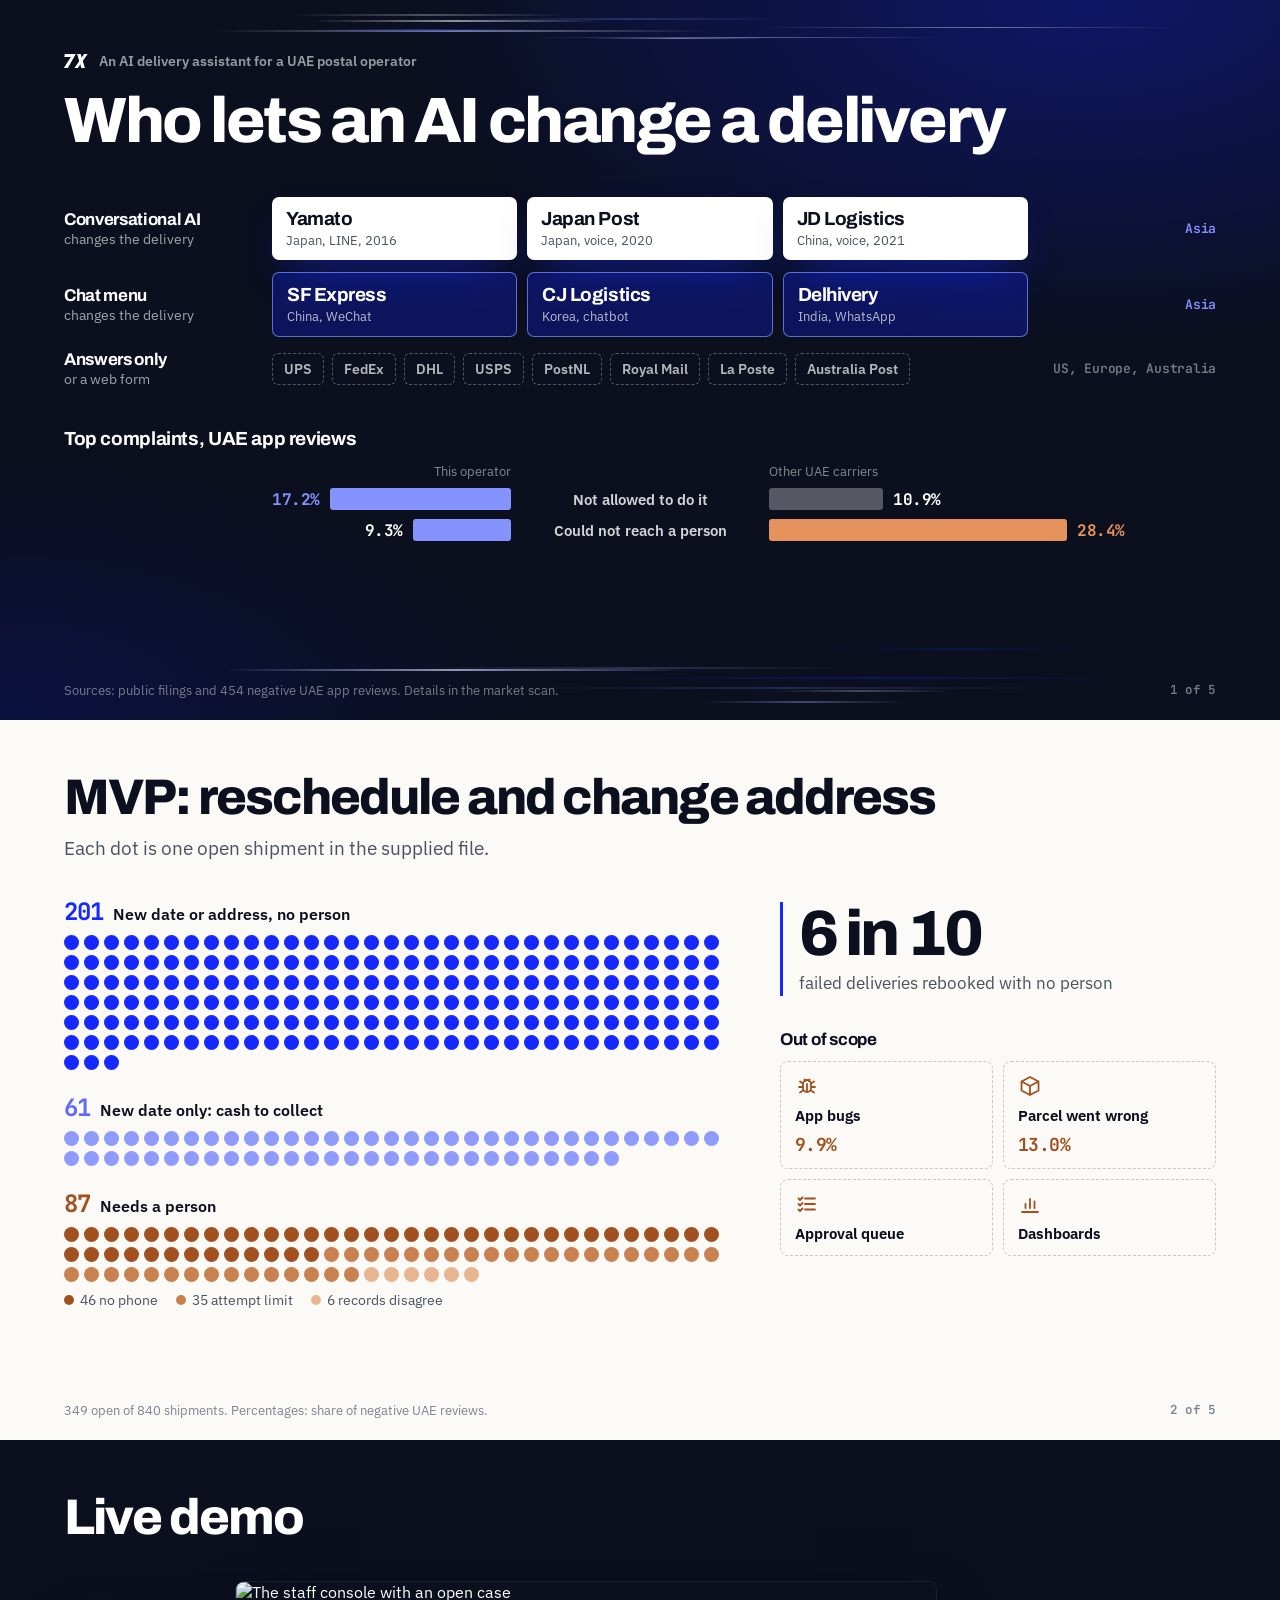
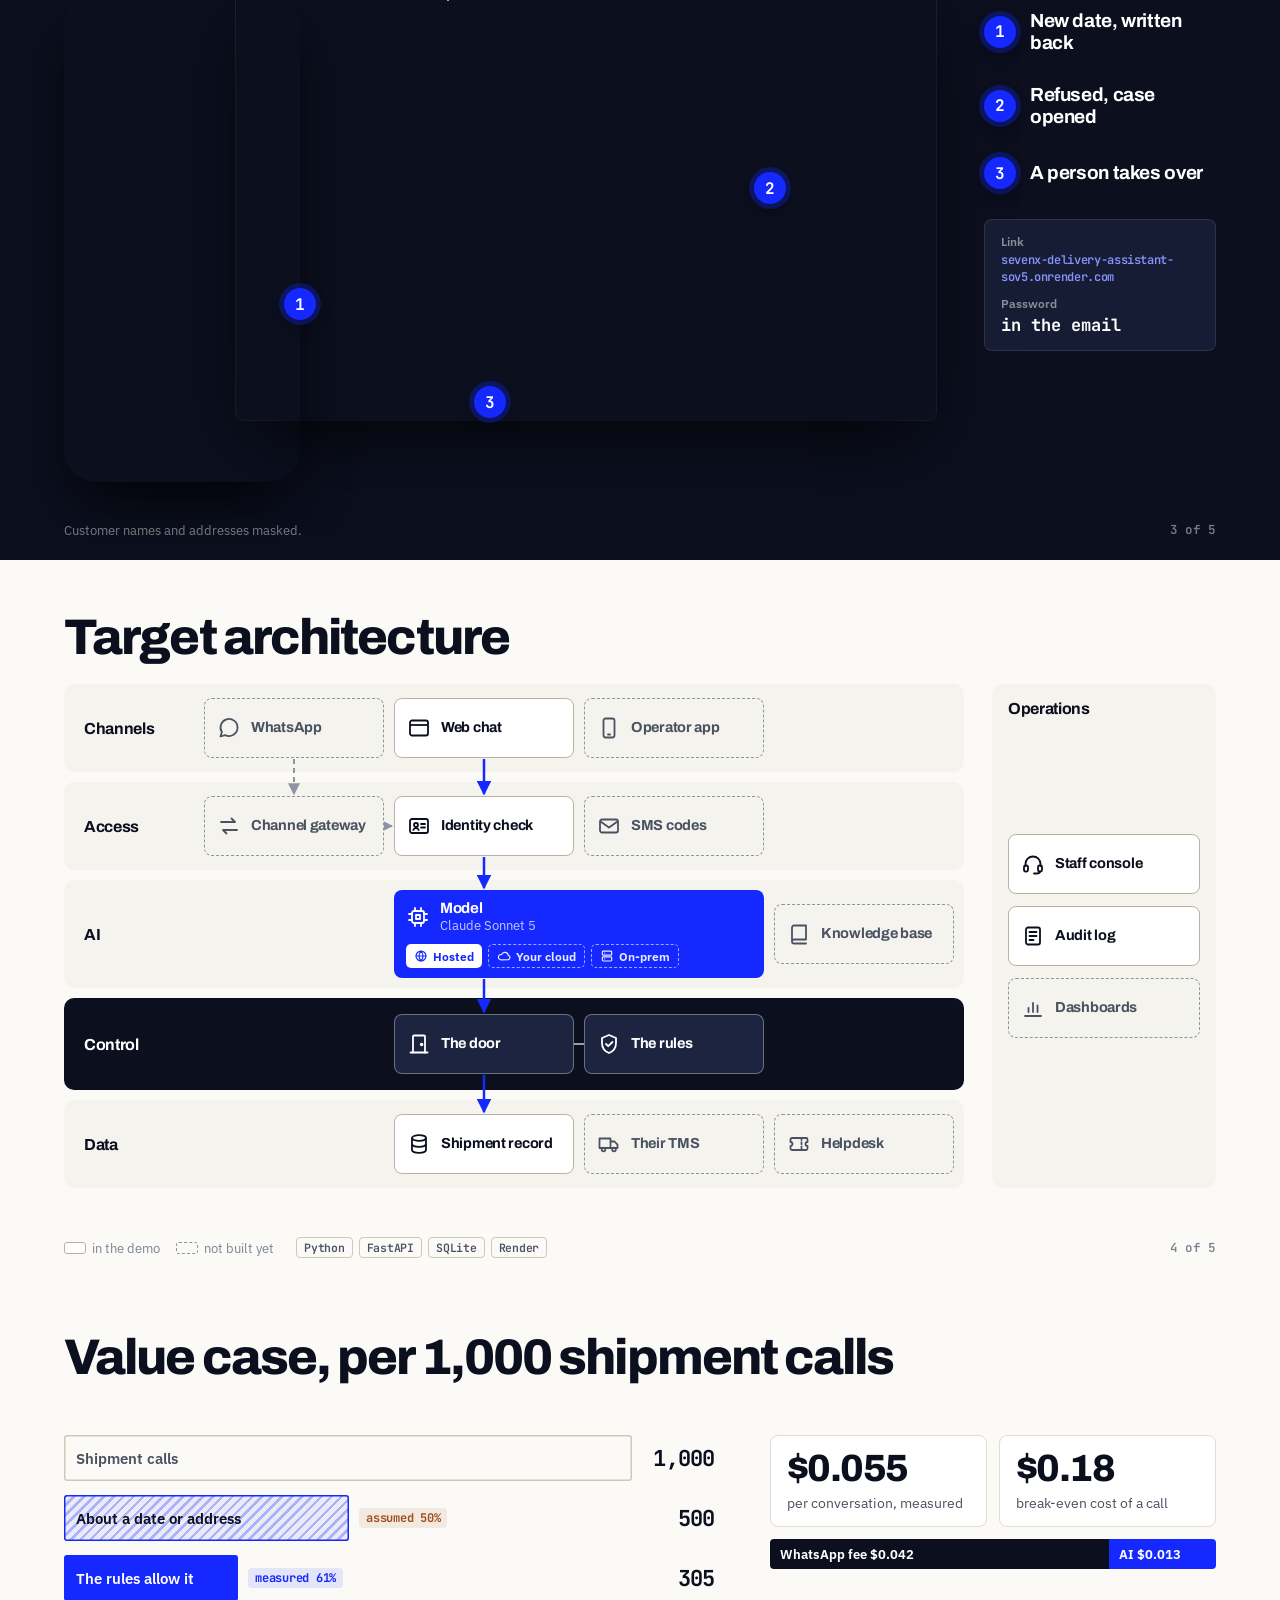
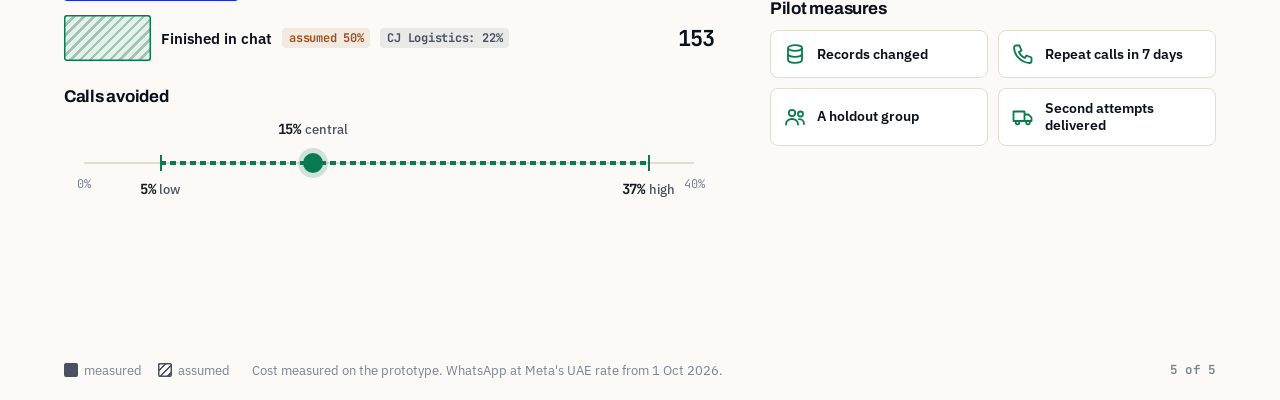
==== commit 14235691: "Deck: three tiers on slide 1, a real benchmark on slide 5, the password filled at render Slide 1 sho" ====
--- a/docs/deck.html
+++ b/docs/deck.html
@@ -13,6 +13,8 @@
    Render:  python docs/render-pdf.py deck.html 7X-deck.pdf --max-pages 5 --slides
    Shots:   docs/deck-shots/ (masked, git-ignored; see docs/shoot-deck.py)
    Talk:    docs/speaker-notes.md holds the reasoning. The slides show; the speaker says.
+   Secret:  the demo password is filled in at render time from SEVENX_PASSWORD; it is never
+            written here. Render without it and the slide says "in the email".
 
    Text budget: a slide carries a headline, labels of a few words, and numbers.
    Anything that is an argument goes in the speaker notes, not on the page.
@@ -97,30 +99,29 @@
 .kick svg { height: 14px; width: auto; color: #fff; }
 .s1 h1 { font-size: 64px; }
 
-.stubs { display: flex; gap: 10px; margin-top: 64px; }
-.stub { position: relative; flex: 1; height: 150px; border-radius: 6px;
-        border: 1.5px dashed rgba(255,255,255,.24); color: rgba(255,255,255,.62);
-        background: var(--ink); padding: 14px 12px 12px; display: flex; flex-direction: column; }
-.stub .nm { font-family: var(--display); font-weight: 700; font-size: 16.5px;
-            letter-spacing: -.02em; line-height: 1.1; color: rgba(255,255,255,.8); }
-.stub .st { margin-top: auto; font-size: 12.5px; line-height: 1.3; }
-.stub .tear { position: absolute; left: 0; right: 0; top: 62%;
-              border-top: 1.5px dashed rgba(255,255,255,.18); }
-.stub .tear::before, .stub .tear::after { content: ""; position: absolute; top: -7px;
-  width: 12px; height: 12px; border-radius: 50%; background: var(--ink); }
-.stub .tear::before { left: -8px; } .stub .tear::after { right: -8px; }
-.stub.lit { flex: 1.6; border: none; background: #fff; color: var(--text);
-            box-shadow: 0 24px 60px -18px rgba(20,40,255,.7); }
-.stub.lit .band { margin: -14px -12px 12px; padding: 7px 12px; border-radius: 6px 6px 0 0;
-                  background: var(--brand); color: #fff; font-size: 12.5px; font-weight: 650; }
-.stub.lit .nm { color: var(--ink); font-size: 21px; }
-.stub.lit .st { color: var(--soft); }
-.stub.lit .tear { border-top-color: var(--rule-2); }
-.count { display: flex; justify-content: space-between; margin-top: 10px;
-         font-family: var(--mono); font-size: 13px; font-weight: 600; letter-spacing: -.02em; }
-.count .a { color: var(--brand-hi); } .count .b { color: rgba(255,255,255,.4); }
-
-.flip { margin-top: 70px; }
+/* Three tiers, brightest where the AI does most: white cards for conversational AI that
+   changes a delivery, blue for chat menus that do, dashed chips for the rest. */
+.tiers { margin-top: 44px; display: flex; flex-direction: column; gap: 12px; }
+.tier { display: grid; grid-template-columns: 190px 1fr 170px; align-items: center; gap: 18px; }
+.tl { font-size: 14px; line-height: 1.25; color: rgba(255,255,255,.62); }
+.tl b { display: block; font-family: var(--display); font-weight: 700; font-size: 17px;
+        color: #fff; letter-spacing: -.02em; }
+.cards { display: grid; grid-template-columns: repeat(3, 1fr); gap: 10px; }
+.card { border-radius: 7px; padding: 11px 14px; }
+.card .nm { font-family: var(--display); font-weight: 700; font-size: 19px; letter-spacing: -.025em; }
+.card .st { font-size: 13px; margin-top: 3px; }
+.t1 .card { background: #fff; color: var(--ink); box-shadow: 0 18px 44px -18px rgba(20,40,255,.75); }
+.t1 .card .st { color: var(--soft); }
+.t2 .card { background: rgba(20,40,255,.28); border: 1.5px solid rgba(133,147,255,.7); color: #fff; }
+.t2 .card .st { color: rgba(255,255,255,.7); }
+.chips3 { display: flex; flex-wrap: wrap; gap: 8px; }
+.chips3 span { border: 1.5px dashed rgba(255,255,255,.3); border-radius: 6px; padding: 6px 11px;
+               font-size: 14px; font-weight: 600; color: rgba(255,255,255,.7); }
+.where { font-family: var(--mono); font-size: 13px; font-weight: 600; letter-spacing: -.02em;
+         color: var(--brand-hi); text-align: right; }
+.t3 .where { color: rgba(255,255,255,.45); }
+
+.flip { margin-top: 40px; }
 .flip .t { font-family: var(--display); font-weight: 700; font-size: 19px; margin-bottom: 14px;
            letter-spacing: -.02em; }
 .flip .heads, .flip .row { display: grid; grid-template-columns: 1fr 230px 1fr; gap: 14px; align-items: center; }
@@ -194,7 +195,12 @@
         border: 1px solid rgba(255,255,255,.1); }
 .link .u { font-family: var(--mono); font-size: 12px; font-weight: 600; letter-spacing: -.03em;
            color: var(--brand-hi); line-height: 1.4; }
-.link .p { font-size: 13px; color: rgba(255,255,255,.5); margin-top: 6px; }
+.link .u { display: block; text-decoration: none; }
+.link .lk { font-size: 12px; font-weight: 600; color: rgba(255,255,255,.5); margin: 10px 0 3px; }
+.link .lk:first-child { margin-top: 0; }
+/* copied by hand from the PDF, so: large, monospaced, nothing that could be misread */
+.link .pw { font-family: var(--mono); font-size: 17px; font-weight: 700; letter-spacing: 0;
+            color: #fff; user-select: all; }
 
 /* ============================================================== 4: architecture */
 .s-arch h1 { font-size: 50px; }
@@ -260,6 +266,7 @@
       padding: 2px 7px; border-radius: 4px; white-space: nowrap; }
 .tg.m { background: rgba(20,40,255,.1); color: var(--brand); }
 .tg.a { background: rgba(160,81,31,.1); color: var(--clay); }
+.tg.b { background: rgba(74,82,97,.1); color: var(--soft); }
 .fun .num { font-family: var(--mono); font-weight: 700; font-size: 22px; letter-spacing: -.04em;
             text-align: right; color: var(--ink); }
 
@@ -377,18 +384,33 @@
   </div>
   <h1>Who lets an AI change a delivery</h1>
 
-  <div class="stubs">
-    <div class="stub lit"><div class="band">Changes a delivery</div>
-      <div class="nm">Japan Post</div><div class="tear"></div>
-      <div class="st">Rebooks and writes back</div></div>
-    <div class="stub"><div class="nm">DHL Freight</div><div class="tear"></div><div class="st">Answers only</div></div>
-    <div class="stub"><div class="nm">UPS</div><div class="tear"></div><div class="st">Never says</div></div>
-    <div class="stub"><div class="nm">FedEx</div><div class="tear"></div><div class="st">Answers only</div></div>
-    <div class="stub"><div class="nm">PostNL</div><div class="tear"></div><div class="st">Answers only</div></div>
-    <div class="stub"><div class="nm">Australia Post</div><div class="tear"></div><div class="st">Answers only</div></div>
-    <div class="stub"><div class="nm">Royal Mail</div><div class="tear"></div><div class="st">No AI found</div></div>
-    <div class="stub"><div class="nm">Evri</div><div class="tear"></div><div class="st">Back office only</div></div>
-    <div class="stub"><div class="nm">Correos</div><div class="tear"></div><div class="st">No AI found</div></div>
+  <div class="tiers">
+    <div class="tier t1">
+      <div class="tl"><b>Conversational AI</b>changes the delivery</div>
+      <div class="cards">
+        <div class="card"><div class="nm">Yamato</div><div class="st">Japan, LINE, 2016</div></div>
+        <div class="card"><div class="nm">Japan Post</div><div class="st">Japan, voice, 2020</div></div>
+        <div class="card"><div class="nm">JD Logistics</div><div class="st">China, voice, 2021</div></div>
+      </div>
+      <div class="where">Asia</div>
+    </div>
+    <div class="tier t2">
+      <div class="tl"><b>Chat menu</b>changes the delivery</div>
+      <div class="cards">
+        <div class="card"><div class="nm">SF Express</div><div class="st">China, WeChat</div></div>
+        <div class="card"><div class="nm">CJ Logistics</div><div class="st">Korea, chatbot</div></div>
+        <div class="card"><div class="nm">Delhivery</div><div class="st">India, WhatsApp</div></div>
+      </div>
+      <div class="where">Asia</div>
+    </div>
+    <div class="tier t3">
+      <div class="tl"><b>Answers only</b>or a web form</div>
+      <div class="chips3">
+        <span>UPS</span><span>FedEx</span><span>DHL</span><span>USPS</span><span>PostNL</span>
+        <span>Royal Mail</span><span>La Poste</span><span>Australia Post</span>
+      </div>
+      <div class="where">US, Europe, Australia</div>
+    </div>
   </div>
 
   <div class="flip">
@@ -449,7 +471,7 @@
         <div class="cutt"><svg class="ic" viewBox="0 0 24 24"><use href="#i-bug"/></svg>
           <span class="nm">App bugs</span><span class="pc">9.9%</span></div>
         <div class="cutt"><svg class="ic" viewBox="0 0 24 24"><use href="#i-box"/></svg>
-          <span class="nm">Lost or damaged</span><span class="pc">13.0%</span></div>
+          <span class="nm">Parcel went wrong</span><span class="pc">13.0%</span></div>
         <div class="cutt"><svg class="ic" viewBox="0 0 24 24"><use href="#i-check"/></svg>
           <span class="nm">Approval queue</span></div>
         <div class="cutt"><svg class="ic" viewBox="0 0 24 24"><use href="#i-chart"/></svg>
@@ -481,8 +503,12 @@
     <div class="moment"><div class="pin">2</div><b>Refused, case opened</b></div>
     <div class="moment"><div class="pin">3</div><b>A person takes over</b></div>
     <div class="link">
-      <div class="u">sevenx-delivery-assistant-<wbr>sov5.onrender.com</div>
-      <div class="p">Password in the email</div>
+      <div class="lk">Link</div>
+      <a class="u" href="https://sevenx-delivery-assistant-sov5.onrender.com">sevenx-delivery-assistant-<wbr>sov5.onrender.com</a>
+      <div class="lk">Password</div>
+      <!-- Filled in by render-pdf.py from the SEVENX_PASSWORD environment variable, so the
+           password is in the PDF that is emailed and never in this file or the repository. -->
+      <div class="pw" data-fill="SEVENX_PASSWORD">in the email</div>
     </div>
   </div>
 
@@ -563,7 +589,7 @@
         <div class="row"><div class="barwrap"><div class="bar base" style="width:100%">Shipment calls</div></div><div class="num">1,000</div></div>
         <div class="row"><div class="barwrap"><div class="bar asm" style="width:285px">About a date or address</div><span class="tg a">assumed 50%</span></div><div class="num">500</div></div>
         <div class="row"><div class="barwrap"><div class="bar meas" style="width:174px">The rules allow it</div><span class="tg m">measured 61%</span></div><div class="num">305</div></div>
-        <div class="row"><div class="barwrap"><div class="bar asm end" style="width:87px"></div><span class="out">Finished in chat</span><span class="tg a">assumed 50%</span></div><div class="num">153</div></div>
+        <div class="row"><div class="barwrap"><div class="bar asm end" style="width:87px"></div><span class="out">Finished in chat</span><span class="tg a">assumed 50%</span><span class="tg b">CJ Logistics: 22%</span></div><div class="num">153</div></div>
       </div>
 
       <div class="range">
